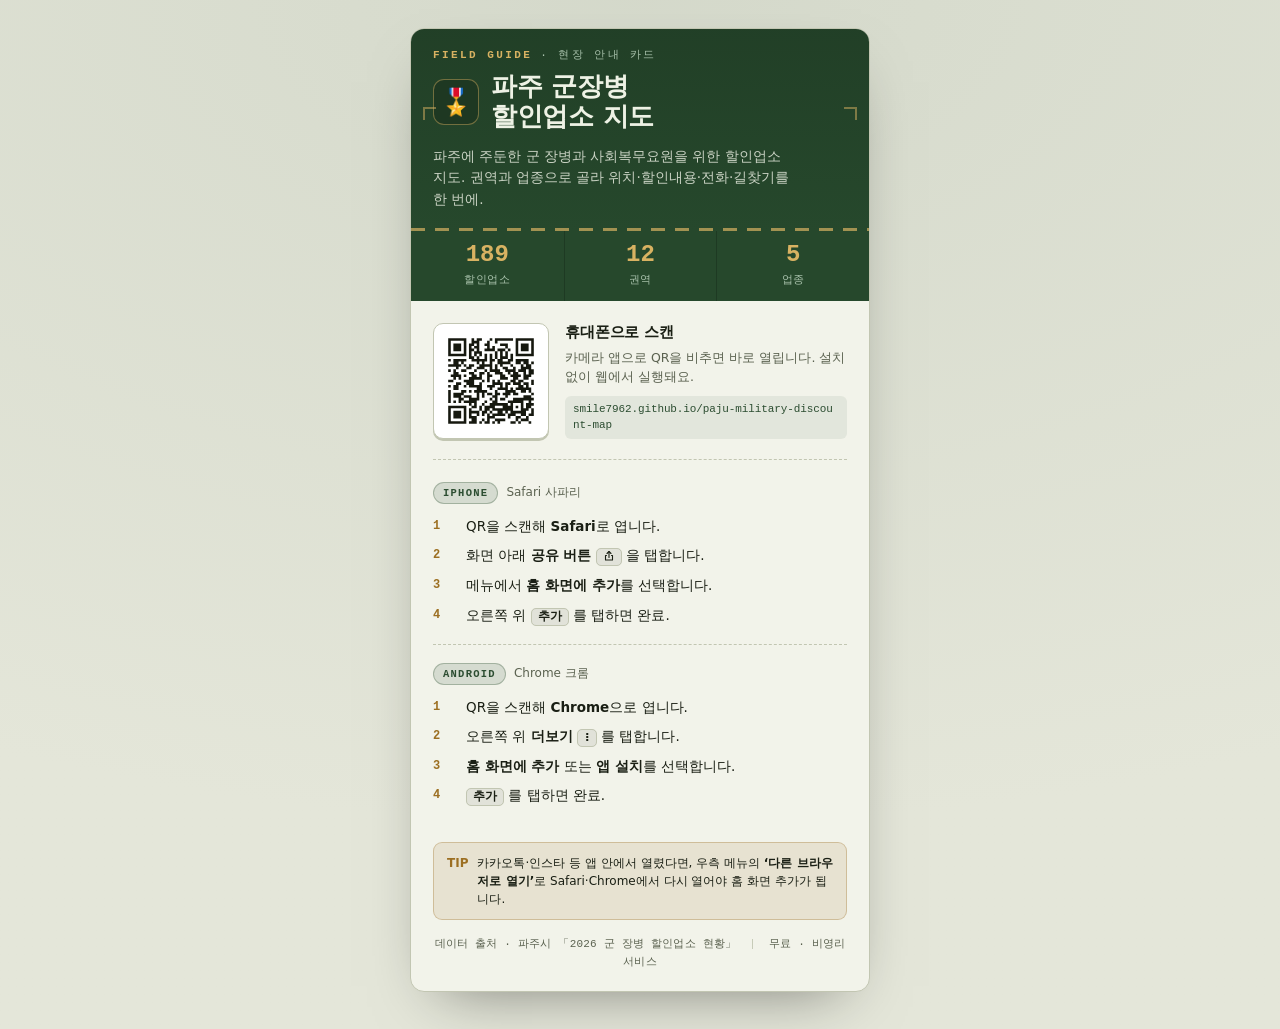
==== guide.html @ d69c06c4 "안내 카드 추가: 독립 HTML 및 PNG(라이트/다크) QR 스캔과 iOS·안드로이드 홈 화면 추가 방법을 담은 야전 안내 카드. guide.html(독립 실행형)과 고해상도 P" ====
<!DOCTYPE html>
<html lang="ko">
<head>
<meta charset="utf-8">
<meta name="viewport" content="width=device-width, initial-scale=1">
<title>파주 군장병 할인업소 지도 — 안내 카드</title>
<meta name="description" content="파주 군장병 할인업소 지도 웹앱 안내 카드 — QR 스캔과 iOS·안드로이드 홈 화면 추가 방법">
<meta name="theme-color" content="#26482c">
<link rel="icon" href="data:image/svg+xml,<svg xmlns=%27http://www.w3.org/2000/svg%27 viewBox=%270 0 100 100%27><text y=%27.9em%27 font-size=%2790%27>🎖️</text></svg>">
</head>
<body>
<style>
  :root {
    --canvas: #e4e6d9;
    --card:   #f2f3ea;
    --ink:    #1a1f14;
    --muted:  #5b6250;
    --line:   #c2c6b2;
    --forest: #2c4d31;
    --brass:  #9c6f22;
    --qr:     #16180f;
    --banner:     #26482c;
    --banner-ink: #eef2e5;
    --banner-sub: #a9c2ac;
    --banner-brass: #d8b262;
    --sans: "Pretendard", "Apple SD Gothic Neo", "Noto Sans KR", system-ui, -apple-system, "Segoe UI", Roboto, sans-serif;
    --mono: ui-monospace, "SFMono-Regular", Menlo, "Cascadia Mono", Consolas, monospace;
  }
  @media (prefers-color-scheme: dark) {
    :root {
      --canvas: #0e110a;
      --card:   #171b11;
      --ink:    #e8ebdc;
      --muted:  #98a086;
      --line:   #313626;
      --forest: #8bb98f;
      --brass:  #d0a655;
    }
  }
  :root[data-theme="light"] {
    --canvas: #e4e6d9; --card: #f2f3ea; --ink: #1a1f14; --muted: #5b6250;
    --line: #c2c6b2; --forest: #2c4d31; --brass: #9c6f22;
  }
  :root[data-theme="dark"] {
    --canvas: #0e110a; --card: #171b11; --ink: #e8ebdc; --muted: #98a086;
    --line: #313626; --forest: #8bb98f; --brass: #d0a655;
  }

  * { box-sizing: border-box; }

  body {
    margin: 0;
    background:
      radial-gradient(120% 80% at 50% 0%, color-mix(in srgb, var(--forest) 8%, var(--canvas)), var(--canvas));
    color: var(--ink);
    font-family: var(--sans);
    -webkit-font-smoothing: antialiased;
    display: flex;
    justify-content: center;
    padding: 28px 16px 40px;
    min-height: 100vh;
  }

  .card {
    width: 100%;
    max-width: 460px;
    background: var(--card);
    border: 1px solid var(--line);
    border-radius: 14px;
    overflow: hidden;
    position: relative;
    box-shadow: 0 24px 60px -30px rgba(0,0,0,.5);
  }
  @media (prefers-reduced-motion: no-preference) {
    .card { animation: rise .6s cubic-bezier(.2,.7,.2,1) both; }
    @keyframes rise { from { opacity: 0; transform: translateY(14px); } }
  }

  /* 지형도 코너 등록 마크 */
  .card::before, .card::after {
    content: ""; position: absolute; width: 16px; height: 16px; z-index: 3;
    pointer-events: none;
  }
  .ticks { position: absolute; inset: 0; z-index: 3; pointer-events: none; }
  .ticks span { position: absolute; width: 13px; height: 13px; opacity: .5; }
  .ticks span::before, .ticks span::after {
    content: ""; position: absolute; background: var(--banner-brass);
  }
  .ticks span::before { width: 100%; height: 1.5px; top: 0; }
  .ticks span::after  { height: 100%; width: 1.5px; left: 0; }
  .ticks .tl { top: 78px; left: 12px; }
  .ticks .tr { top: 78px; right: 12px; transform: scaleX(-1); }

  /* ---- 배너 ---- */
  .banner {
    background:
      linear-gradient(180deg, color-mix(in srgb, var(--banner) 88%, #000) 0%, var(--banner) 100%);
    color: var(--banner-ink);
    padding: 18px 22px 20px;
    position: relative;
  }
  .banner::after {
    content: ""; position: absolute; left: 0; right: 0; bottom: 0; height: 3px;
    background: repeating-linear-gradient(90deg,
      var(--banner-brass) 0 14px, transparent 14px 24px);
    opacity: .7;
  }
  .eyebrow {
    font-family: var(--mono);
    font-size: 11px;
    letter-spacing: .22em;
    text-transform: uppercase;
    color: var(--banner-sub);
    margin: 0 0 10px;
    display: flex; align-items: center; gap: 8px;
  }
  .eyebrow b { color: var(--banner-brass); font-weight: 600; }
  .titlerow { display: flex; align-items: center; gap: 12px; }
  .medal {
    flex: none; width: 46px; height: 46px; border-radius: 11px;
    background: color-mix(in srgb, #000 22%, var(--banner));
    border: 1px solid color-mix(in srgb, var(--banner-brass) 45%, transparent);
    display: flex; align-items: center; justify-content: center;
    font-size: 26px; line-height: 1;
  }
  h1 {
    margin: 0; font-size: clamp(21px, 6.4vw, 26px); font-weight: 800;
    letter-spacing: -.01em; line-height: 1.15; text-wrap: balance;
  }
  .lead {
    margin: 14px 0 0; font-size: 13.5px; line-height: 1.6;
    color: color-mix(in srgb, var(--banner-ink) 82%, transparent);
    max-width: 42ch;
  }

  /* ---- 스탯 ---- */
  .stats {
    display: grid; grid-template-columns: repeat(3, 1fr);
    background: var(--banner);
    color: var(--banner-ink);
  }
  .stats div {
    padding: 12px 8px 14px; text-align: center;
    border-left: 1px solid color-mix(in srgb, #000 20%, var(--banner));
  }
  .stats div:first-child { border-left: 0; }
  .stats .n {
    font-family: var(--mono); font-size: 24px; font-weight: 700;
    font-variant-numeric: tabular-nums; color: var(--banner-brass); line-height: 1;
  }
  .stats .l {
    display: block; margin-top: 5px; font-size: 11px; letter-spacing: .04em;
    color: var(--banner-sub);
  }

  /* ---- 본문 ---- */
  .body { padding: 22px 22px 8px; }

  .scan {
    display: flex; gap: 16px; align-items: center;
    padding-bottom: 20px;
    border-bottom: 1.5px dashed var(--line);
  }
  .qr {
    flex: none; width: 116px; height: 116px; padding: 9px;
    background: #fff; border-radius: 10px;
    border: 1px solid var(--line);
    box-shadow: 0 2px 0 var(--line);
  }
  .qr svg { display: block; width: 100%; height: 100%; }
  .scan-copy h2 {
    margin: 0 0 6px; font-size: 15px; font-weight: 750; letter-spacing: -.01em;
  }
  .scan-copy p { margin: 0 0 10px; font-size: 12.5px; line-height: 1.55; color: var(--muted); }
  .url {
    font-family: var(--mono); font-size: 11px; letter-spacing: -.01em;
    color: var(--forest); word-break: break-all; line-height: 1.4;
    padding: 6px 8px; background: color-mix(in srgb, var(--forest) 8%, transparent);
    border-radius: 6px; display: inline-block;
  }

  .guides { padding: 4px 0 8px; }
  .device { padding: 18px 0; border-bottom: 1.5px dashed var(--line); }
  .device:last-child { border-bottom: 0; }
  .dev-head {
    display: flex; align-items: baseline; gap: 8px; margin-bottom: 12px;
  }
  .badge {
    font-family: var(--mono); font-size: 10.5px; font-weight: 600;
    letter-spacing: .12em; text-transform: uppercase;
    padding: 4px 9px; border-radius: 999px;
    background: color-mix(in srgb, var(--forest) 14%, transparent);
    color: var(--forest);
    border: 1px solid color-mix(in srgb, var(--forest) 30%, transparent);
  }
  .dev-head .app { font-size: 12px; color: var(--muted); }

  ol { list-style: none; margin: 0; padding: 0; display: grid; gap: 9px; }
  ol li {
    display: grid; grid-template-columns: 22px 1fr; gap: 11px; align-items: start;
    font-size: 13.5px; line-height: 1.5;
  }
  ol li .s {
    font-family: var(--mono); font-size: 12px; font-weight: 700;
    color: var(--brass); font-variant-numeric: tabular-nums;
    padding-top: 1px;
  }
  ol li b { font-weight: 700; }
  kbd {
    font-family: var(--mono); font-size: 12px; font-weight: 600;
    padding: 1px 6px; border-radius: 5px;
    background: color-mix(in srgb, var(--ink) 8%, transparent);
    border: 1px solid var(--line); white-space: nowrap;
  }
  .ic { width: 12px; height: 12px; vertical-align: -2px; display: inline-block; }

  .tip {
    margin: 2px 22px 0; padding: 11px 13px;
    background: color-mix(in srgb, var(--brass) 12%, transparent);
    border: 1px solid color-mix(in srgb, var(--brass) 32%, transparent);
    border-radius: 9px; font-size: 12px; line-height: 1.5; color: var(--ink);
    display: flex; gap: 9px;
  }
  .tip .k { color: var(--brass); font-weight: 800; flex: none; }

  .foot {
    padding: 16px 22px 20px; text-align: center;
    font-size: 11px; line-height: 1.6; color: var(--muted);
    font-family: var(--mono); letter-spacing: .02em;
  }
  .foot .sep { color: var(--line); margin: 0 6px; }
</style>

<main class="card">
  <div class="ticks"><span class="tl"></span><span class="tr"></span></div>

  <header class="banner">
    <p class="eyebrow"><b>FIELD&nbsp;GUIDE</b> · 현장 안내 카드</p>
    <div class="titlerow">
      <div class="medal">🎖️</div>
      <h1>파주 군장병<br>할인업소 지도</h1>
    </div>
    <p class="lead">파주에 주둔한 군 장병과 사회복무요원을 위한 할인업소 지도. 권역과 업종으로 골라 위치·할인내용·전화·길찾기를 한 번에.</p>
  </header>

  <section class="stats" aria-label="수록 현황">
    <div><span class="n">189</span><span class="l">할인업소</span></div>
    <div><span class="n">12</span><span class="l">권역</span></div>
    <div><span class="n">5</span><span class="l">업종</span></div>
  </section>

  <div class="body">
    <section class="scan">
      <div class="qr">
        <svg viewBox="0 0 37 37" role="img" aria-label="웹앱 접속 QR 코드">
          <rect width="37" height="37" fill="#fff"/>
          <path d="M2,2H3V3H2zM3,2H4V3H3zM4,2H5V3H4zM5,2H6V3H5zM6,2H7V3H6zM7,2H8V3H7zM8,2H9V3H8zM11,2H12V3H11zM13,2H14V3H13zM14,2H15V3H14zM18,2H19V3H18zM20,2H21V3H20zM21,2H22V3H21zM22,2H23V3H22zM23,2H24V3H23zM24,2H25V3H24zM25,2H26V3H25zM26,2H27V3H26zM28,2H29V3H28zM29,2H30V3H29zM30,2H31V3H30zM31,2H32V3H31zM32,2H33V3H32zM33,2H34V3H33zM34,2H35V3H34zM2,3H3V4H2zM8,3H9V4H8zM11,3H12V4H11zM12,3H13V4H12zM13,3H14V4H13zM17,3H18V4H17zM20,3H21V4H20zM28,3H29V4H28zM34,3H35V4H34zM2,4H3V5H2zM4,4H5V5H4zM5,4H6V5H5zM6,4H7V5H6zM8,4H9V5H8zM10,4H11V5H10zM11,4H12V5H11zM13,4H14V5H13zM16,4H17V5H16zM17,4H18V5H17zM22,4H23V5H22zM23,4H24V5H23zM24,4H25V5H24zM28,4H29V5H28zM30,4H31V5H30zM31,4H32V5H31zM32,4H33V5H32zM34,4H35V5H34zM2,5H3V6H2zM4,5H5V6H4zM5,5H6V6H5zM6,5H7V6H6zM8,5H9V6H8zM10,5H11V6H10zM12,5H13V6H12zM13,5H14V6H13zM17,5H18V6H17zM19,5H20V6H19zM24,5H25V6H24zM28,5H29V6H28zM30,5H31V6H30zM31,5H32V6H31zM32,5H33V6H32zM34,5H35V6H34zM2,6H3V7H2zM4,6H5V7H4zM5,6H6V7H5zM6,6H7V7H6zM8,6H9V7H8zM10,6H11V7H10zM11,6H12V7H11zM13,6H14V7H13zM16,6H17V7H16zM17,6H18V7H17zM18,6H19V7H18zM19,6H20V7H19zM21,6H22V7H21zM22,6H23V7H22zM23,6H24V7H23zM25,6H26V7H25zM28,6H29V7H28zM30,6H31V7H30zM31,6H32V7H31zM32,6H33V7H32zM34,6H35V7H34zM2,7H3V8H2zM8,7H9V8H8zM10,7H11V8H10zM12,7H13V8H12zM13,7H14V8H13zM14,7H15V8H14zM20,7H21V8H20zM22,7H23V8H22zM24,7H25V8H24zM28,7H29V8H28zM34,7H35V8H34zM2,8H3V9H2zM3,8H4V9H3zM4,8H5V9H4zM5,8H6V9H5zM6,8H7V9H6zM7,8H8V9H7zM8,8H9V9H8zM10,8H11V9H10zM12,8H13V9H12zM14,8H15V9H14zM16,8H17V9H16zM18,8H19V9H18zM20,8H21V9H20zM22,8H23V9H22zM24,8H25V9H24zM26,8H27V9H26zM28,8H29V9H28zM29,8H30V9H29zM30,8H31V9H30zM31,8H32V9H31zM32,8H33V9H32zM33,8H34V9H33zM34,8H35V9H34zM10,9H11V10H10zM11,9H12V10H11zM13,9H14V10H13zM16,9H17V10H16zM18,9H19V10H18zM20,9H21V10H20zM22,9H23V10H22zM23,9H24V10H23zM24,9H25V10H24zM26,9H27V10H26zM2,10H3V11H2zM4,10H5V11H4zM5,10H6V11H5zM6,10H7V11H6zM7,10H8V11H7zM8,10H9V11H8zM11,10H12V11H11zM12,10H13V11H12zM13,10H14V11H13zM14,10H15V11H14zM15,10H16V11H15zM16,10H17V11H16zM18,10H19V11H18zM19,10H20V11H19zM21,10H22V11H21zM22,10H23V11H22zM25,10H26V11H25zM26,10H27V11H26zM28,10H29V11H28zM29,10H30V11H29zM30,10H31V11H30zM31,10H32V11H31zM32,10H33V11H32zM4,11H5V12H4zM5,11H6V12H5zM7,11H8V12H7zM13,11H14V12H13zM15,11H16V12H15zM18,11H19V12H18zM21,11H22V12H21zM22,11H23V12H22zM23,11H24V12H23zM24,11H25V12H24zM25,11H26V12H25zM28,11H29V12H28zM29,11H30V12H29zM31,11H32V12H31zM32,11H33V12H32zM34,11H35V12H34zM2,12H3V13H2zM3,12H4V13H3zM4,12H5V13H4zM5,12H6V13H5zM6,12H7V13H6zM8,12H9V13H8zM10,12H11V13H10zM11,12H12V13H11zM14,12H15V13H14zM15,12H16V13H15zM16,12H17V13H16zM17,12H18V13H17zM18,12H19V13H18zM20,12H21V13H20zM22,12H23V13H22zM26,12H27V13H26zM30,12H31V13H30zM32,12H33V13H32zM33,12H34V13H33zM5,13H6V14H5zM9,13H10V14H9zM10,13H11V14H10zM13,13H14V14H13zM14,13H15V14H14zM15,13H16V14H15zM18,13H19V14H18zM20,13H21V14H20zM23,13H24V14H23zM24,13H25V14H24zM27,13H28V14H27zM30,13H31V14H30zM31,13H32V14H31zM32,13H33V14H32zM33,13H34V14H33zM2,14H3V15H2zM4,14H5V15H4zM7,14H8V15H7zM8,14H9V15H8zM12,14H13V15H12zM16,14H17V15H16zM18,14H19V15H18zM19,14H20V15H19zM20,14H21V15H20zM21,14H22V15H21zM24,14H25V15H24zM25,14H26V15H25zM26,14H27V15H26zM27,14H28V15H27zM29,14H30V15H29zM30,14H31V15H30zM31,14H32V15H31zM33,14H34V15H33zM34,14H35V15H34zM4,15H5V16H4zM5,15H6V16H5zM10,15H11V16H10zM11,15H12V16H11zM14,15H15V16H14zM15,15H16V16H15zM17,15H18V16H17zM20,15H21V16H20zM21,15H22V16H21zM22,15H23V16H22zM25,15H26V16H25zM27,15H28V16H27zM28,15H29V16H28zM31,15H32V16H31zM33,15H34V16H33zM34,15H35V16H34zM3,16H4V17H3zM4,16H5V17H4zM5,16H6V17H5zM6,16H7V17H6zM8,16H9V17H8zM11,16H12V17H11zM12,16H13V17H12zM14,16H15V17H14zM17,16H18V17H17zM18,16H19V17H18zM22,16H23V17H22zM23,16H24V17H23zM26,16H27V17H26zM27,16H28V17H27zM28,16H29V17H28zM29,16H30V17H29zM31,16H32V17H31zM32,16H33V17H32zM33,16H34V17H33zM4,17H5V18H4zM6,17H7V18H6zM10,17H11V18H10zM11,17H12V18H11zM12,17H13V18H12zM13,17H14V18H13zM14,17H15V18H14zM17,17H18V18H17zM22,17H23V18H22zM23,17H24V18H23zM24,17H25V18H24zM27,17H28V18H27zM28,17H29V18H28zM31,17H32V18H31zM32,17H33V18H32zM2,18H3V19H2zM3,18H4V19H3zM8,18H9V19H8zM9,18H10V19H9zM10,18H11V19H10zM11,18H12V19H11zM15,18H16V19H15zM17,18H18V19H17zM19,18H20V19H19zM21,18H22V19H21zM26,18H27V19H26zM27,18H28V19H27zM29,18H30V19H29zM30,18H31V19H30zM34,18H35V19H34zM5,19H6V20H5zM6,19H7V20H6zM9,19H10V20H9zM10,19H11V20H10zM11,19H12V20H11zM14,19H15V20H14zM19,19H20V20H19zM20,19H21V20H20zM21,19H22V20H21zM22,19H23V20H22zM24,19H25V20H24zM25,19H26V20H25zM27,19H28V20H27zM28,19H29V20H28zM29,19H30V20H29zM31,19H32V20H31zM32,19H33V20H32zM34,19H35V20H34zM2,20H3V21H2zM4,20H5V21H4zM5,20H6V21H5zM8,20H9V21H8zM10,20H11V21H10zM11,20H12V21H11zM12,20H13V21H12zM13,20H14V21H13zM14,20H15V21H14zM17,20H18V21H17zM18,20H19V21H18zM19,20H20V21H19zM22,20H23V21H22zM24,20H25V21H24zM29,20H30V21H29zM30,20H31V21H30zM32,20H33V21H32zM4,21H5V22H4zM5,21H6V22H5zM13,21H14V22H13zM14,21H15V22H14zM18,21H19V22H18zM21,21H22V22H21zM22,21H23V22H22zM23,21H24V22H23zM24,21H25V22H24zM26,21H27V22H26zM28,21H29V22H28zM29,21H30V22H29zM30,21H31V22H30zM31,21H32V22H31zM32,21H33V22H32zM33,21H34V22H33zM2,22H3V23H2zM7,22H8V23H7zM8,22H9V23H8zM10,22H11V23H10zM12,22H13V23H12zM13,22H14V23H13zM14,22H15V23H14zM15,22H16V23H15zM16,22H17V23H16zM20,22H21V23H20zM24,22H25V23H24zM25,22H26V23H25zM26,22H27V23H26zM27,22H28V23H27zM30,22H31V23H30zM31,22H32V23H31zM33,22H34V23H33zM2,23H3V24H2zM4,23H5V24H4zM5,23H6V24H5zM6,23H7V24H6zM7,23H8V24H7zM13,23H14V24H13zM15,23H16V24H15zM17,23H18V24H17zM18,23H19V24H18zM20,23H21V24H20zM21,23H22V24H21zM23,23H24V24H23zM24,23H25V24H24zM25,23H26V24H25zM27,23H28V24H27zM28,23H29V24H28zM34,23H35V24H34zM2,24H3V25H2zM4,24H5V25H4zM5,24H6V25H5zM6,24H7V25H6zM8,24H9V25H8zM9,24H10V25H9zM10,24H11V25H10zM13,24H14V25H13zM15,24H16V25H15zM19,24H20V25H19zM20,24H21V25H20zM24,24H25V25H24zM31,24H32V25H31zM32,24H33V25H32zM33,24H34V25H33zM2,25H3V26H2zM6,25H7V26H6zM7,25H8V26H7zM10,25H11V26H10zM11,25H12V26H11zM12,25H13V26H12zM13,25H14V26H13zM18,25H19V26H18zM20,25H21V26H20zM22,25H23V26H22zM23,25H24V26H23zM27,25H28V26H27zM28,25H29V26H28zM29,25H30V26H29zM30,25H31V26H30zM31,25H32V26H31zM32,25H33V26H32zM33,25H34V26H33zM34,25H35V26H34zM2,26H3V27H2zM4,26H5V27H4zM6,26H7V27H6zM8,26H9V27H8zM9,26H10V27H9zM10,26H11V27H10zM11,26H12V27H11zM12,26H13V27H12zM16,26H17V27H16zM19,26H20V27H19zM20,26H21V27H20zM25,26H26V27H25zM26,26H27V27H26zM27,26H28V27H27zM28,26H29V27H28zM29,26H30V27H29zM30,26H31V27H30zM33,26H34V27H33zM10,27H11V28H10zM12,27H13V28H12zM15,27H16V28H15zM18,27H19V28H18zM19,27H20V28H19zM20,27H21V28H20zM21,27H22V28H21zM22,27H23V28H22zM23,27H24V28H23zM24,27H25V28H24zM26,27H27V28H26zM30,27H31V28H30zM32,27H33V28H32zM33,27H34V28H33zM34,27H35V28H34zM2,28H3V29H2zM3,28H4V29H3zM4,28H5V29H4zM5,28H6V29H5zM6,28H7V29H6zM7,28H8V29H7zM8,28H9V29H8zM11,28H12V29H11zM12,28H13V29H12zM14,28H15V29H14zM16,28H17V29H16zM17,28H18V29H17zM18,28H19V29H18zM19,28H20V29H19zM23,28H24V29H23zM24,28H25V29H24zM25,28H26V29H25zM26,28H27V29H26zM28,28H29V29H28zM30,28H31V29H30zM32,28H33V29H32zM33,28H34V29H33zM2,29H3V30H2zM8,29H9V30H8zM10,29H11V30H10zM14,29H15V30H14zM16,29H17V30H16zM17,29H18V30H17zM19,29H20V30H19zM20,29H21V30H20zM21,29H22V30H21zM22,29H23V30H22zM23,29H24V30H23zM24,29H25V30H24zM25,29H26V30H25zM26,29H27V30H26zM30,29H31V30H30zM31,29H32V30H31zM32,29H33V30H32zM34,29H35V30H34zM2,30H3V31H2zM4,30H5V31H4zM5,30H6V31H5zM6,30H7V31H6zM8,30H9V31H8zM10,30H11V31H10zM11,30H12V31H11zM12,30H13V31H12zM13,30H14V31H13zM15,30H16V31H15zM16,30H17V31H16zM18,30H19V31H18zM21,30H22V31H21zM22,30H23V31H22zM24,30H25V31H24zM26,30H27V31H26zM27,30H28V31H27zM28,30H29V31H28zM29,30H30V31H29zM30,30H31V31H30zM31,30H32V31H31zM34,30H35V31H34zM2,31H3V32H2zM4,31H5V32H4zM5,31H6V32H5zM6,31H7V32H6zM8,31H9V32H8zM10,31H11V32H10zM13,31H14V32H13zM15,31H16V32H15zM17,31H18V32H17zM19,31H20V32H19zM20,31H21V32H20zM21,31H22V32H21zM22,31H23V32H22zM23,31H24V32H23zM25,31H26V32H25zM26,31H27V32H26zM27,31H28V32H27zM30,31H31V32H30zM31,31H32V32H31zM33,31H34V32H33zM34,31H35V32H34zM2,32H3V33H2zM4,32H5V33H4zM5,32H6V33H5zM6,32H7V33H6zM8,32H9V33H8zM10,32H11V33H10zM11,32H12V33H11zM12,32H13V33H12zM17,32H18V33H17zM18,32H19V33H18zM19,32H20V33H19zM25,32H26V33H25zM28,32H29V33H28zM29,32H30V33H29zM32,32H33V33H32zM2,33H3V34H2zM8,33H9V34H8zM11,33H12V34H11zM12,33H13V34H12zM15,33H16V34H15zM17,33H18V34H17zM20,33H21V34H20zM21,33H22V34H21zM22,33H23V34H22zM23,33H24V34H23zM28,33H29V34H28zM30,33H31V34H30zM31,33H32V34H31zM32,33H33V34H32zM2,34H3V35H2zM3,34H4V35H3zM4,34H5V35H4zM5,34H6V35H5zM6,34H7V35H6zM7,34H8V35H7zM8,34H9V35H8zM10,34H11V35H10zM11,34H12V35H11zM12,34H13V35H12zM14,34H15V35H14zM16,34H17V35H16zM17,34H18V35H17zM19,34H20V35H19zM21,34H22V35H21zM26,34H27V35H26zM27,34H28V35H27zM29,34H30V35H29zM33,34H34V35H33z" fill="var(--qr)"/>
        </svg>
      </div>
      <div class="scan-copy">
        <h2>휴대폰으로 스캔</h2>
        <p>카메라 앱으로 QR을 비추면 바로 열립니다. 설치 없이 웹에서 실행돼요.</p>
        <span class="url">smile7962.github.io/<wbr>paju-military-discount-map</span>
      </div>
    </section>

    <section class="guides">
      <div class="device">
        <div class="dev-head">
          <span class="badge">iPhone</span>
          <span class="app">Safari 사파리</span>
        </div>
        <ol>
          <li><span class="s">1</span><span>QR을 스캔해 <b>Safari</b>로 엽니다.</span></li>
          <li><span class="s">2</span><span>화면 아래 <b>공유 버튼</b> <kbd><svg class="ic" viewBox="0 0 24 24" fill="none" stroke="currentColor" stroke-width="2.2" stroke-linecap="round" stroke-linejoin="round"><path d="M12 3v12"/><path d="M8 7l4-4 4 4"/><path d="M7 11H5v9h14v-9h-2"/></svg></kbd> 을 탭합니다.</span></li>
          <li><span class="s">3</span><span>메뉴에서 <b>홈 화면에 추가</b>를 선택합니다.</span></li>
          <li><span class="s">4</span><span>오른쪽 위 <kbd>추가</kbd> 를 탭하면 완료.</span></li>
        </ol>
      </div>

      <div class="device">
        <div class="dev-head">
          <span class="badge">Android</span>
          <span class="app">Chrome 크롬</span>
        </div>
        <ol>
          <li><span class="s">1</span><span>QR을 스캔해 <b>Chrome</b>으로 엽니다.</span></li>
          <li><span class="s">2</span><span>오른쪽 위 <b>더보기</b> <kbd>⋮</kbd> 를 탭합니다.</span></li>
          <li><span class="s">3</span><span><b>홈 화면에 추가</b> 또는 <b>앱 설치</b>를 선택합니다.</span></li>
          <li><span class="s">4</span><span><kbd>추가</kbd> 를 탭하면 완료.</span></li>
        </ol>
      </div>
    </section>
  </div>

  <p class="tip"><span class="k">TIP</span><span>카카오톡·인스타 등 앱 안에서 열렸다면, 우측 메뉴의 <b>‘다른 브라우저로 열기’</b>로 Safari·Chrome에서 다시 열어야 홈 화면 추가가 됩니다.</span></p>

  <footer class="foot">
    데이터 출처 · 파주시 「2026 군 장병 할인업소 현황」
    <span class="sep">|</span> 무료 · 비영리 서비스
  </footer>
</main>

</body>
</html>
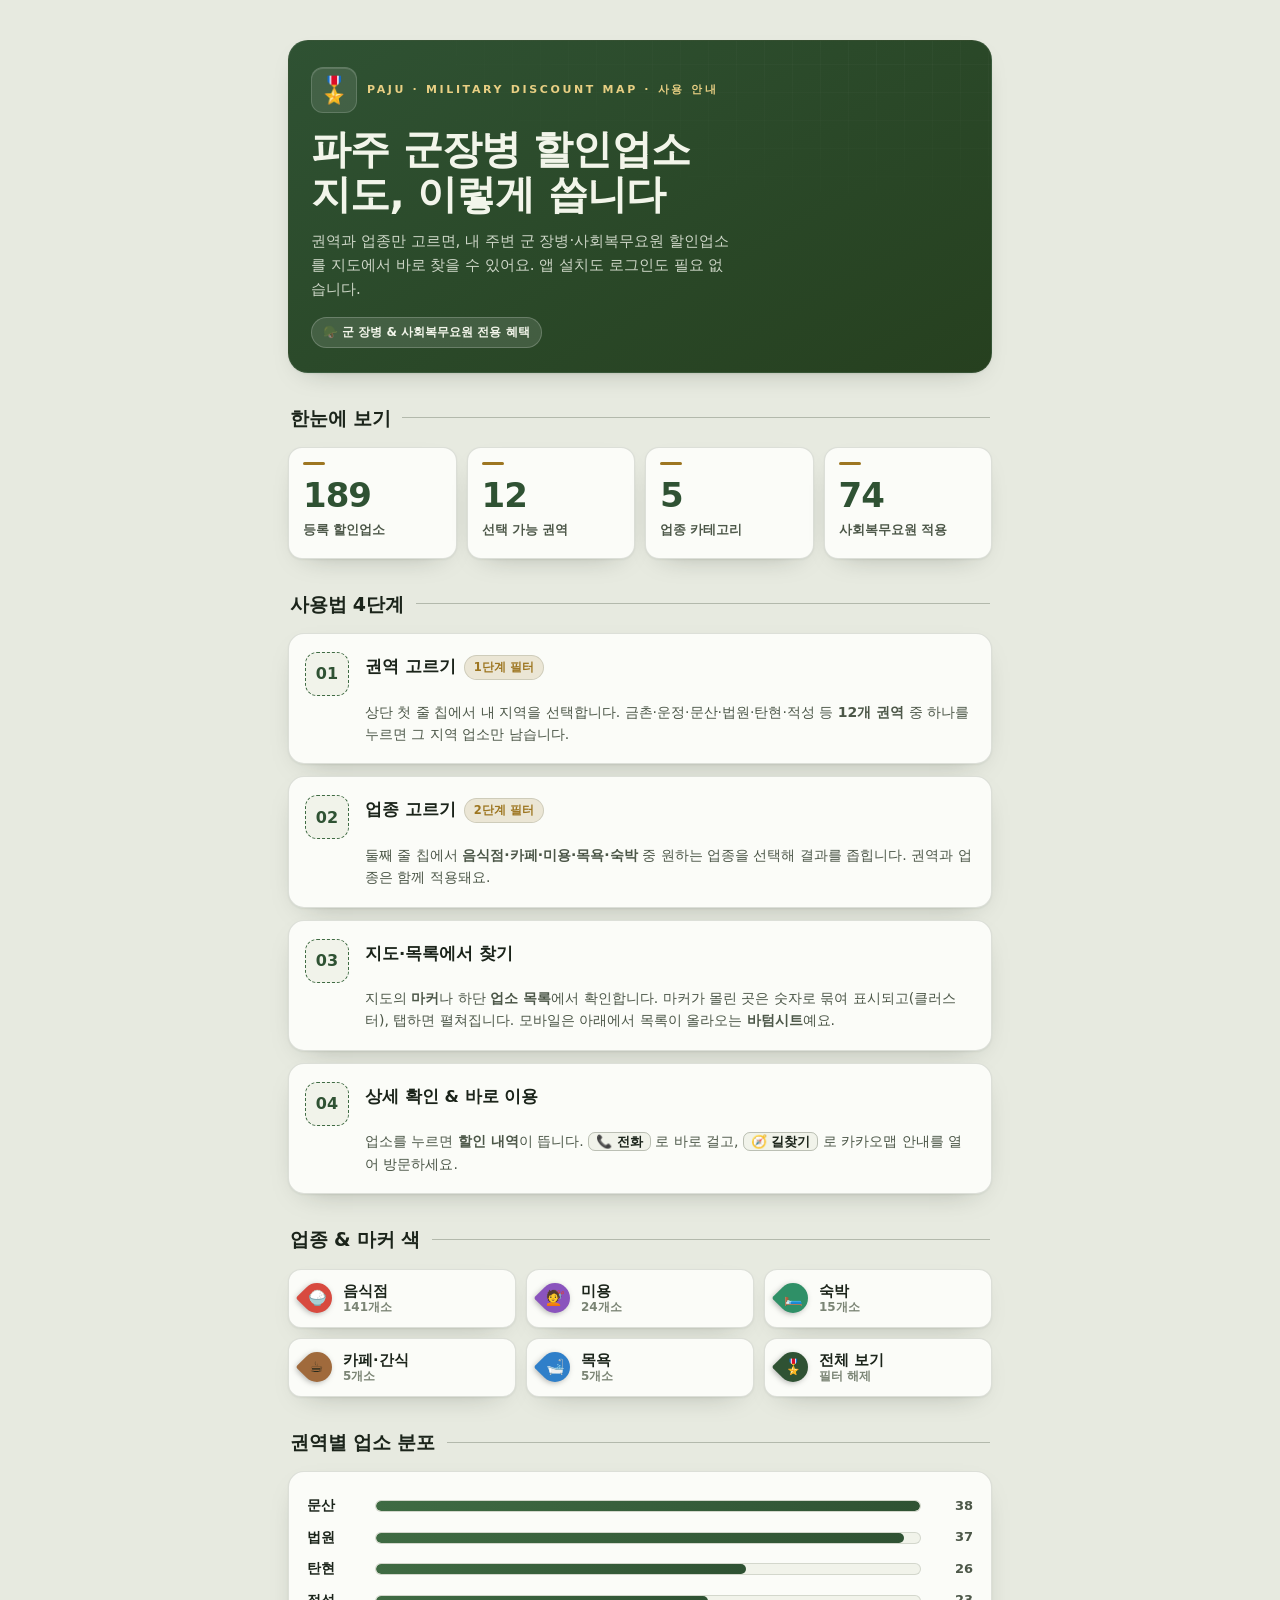
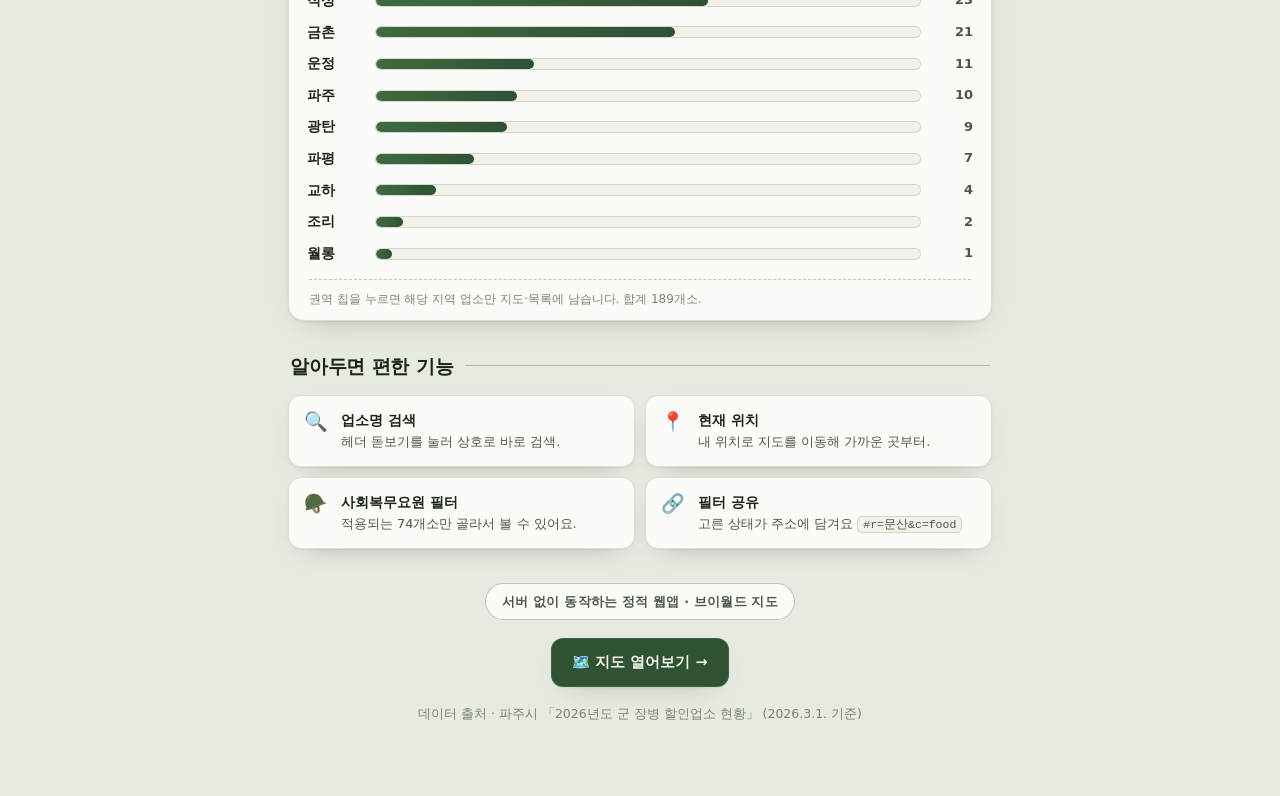
==== commit f1fe0da2: "Add usage guide infographic (guide.html) 권역·업종 2단계 필터부터 상세·전화·길찾기까지 서비스 사용법을 야전 브리핑 카드 컨셉의 반응형 인포그래픽" ====
--- a/guide.html
+++ b/guide.html
@@ -2,304 +2,344 @@
 <html lang="ko">
 <head>
 <meta charset="utf-8">
-<meta name="viewport" content="width=device-width, initial-scale=1">
-<title>파주 군장병 할인업소 지도 — 안내 카드</title>
-<meta name="description" content="파주 군장병 할인업소 지도 웹앱 안내 카드 — QR 스캔과 iOS·안드로이드 홈 화면 추가 방법">
-<meta name="theme-color" content="#26482c">
-<link rel="icon" href="data:image/svg+xml,<svg xmlns=%27http://www.w3.org/2000/svg%27 viewBox=%270 0 100 100%27><text y=%27.9em%27 font-size=%2790%27>🎖️</text></svg>">
+<meta name="viewport" content="width=device-width, initial-scale=1, viewport-fit=cover">
+<title>파주 군장병 할인업소 지도 · 사용법</title>
+<meta name="description" content="파주시 군 장병·사회복무요원 할인업소 189개소 지도 서비스 사용법 인포그래픽">
+<meta name="theme-color" content="#2f5233">
+<link rel="icon" href="data:image/svg+xml,<svg xmlns='http://www.w3.org/2000/svg' viewBox='0 0 100 100'><text y='.9em' font-size='90'>🎖️</text></svg>">
+<style>
+  :root{
+    --ground:#e7eae0;
+    --surface:#fbfcf8;
+    --surface-2:#f1f3ea;
+    --ink:#1b241a;
+    --ink-soft:#4c5748;
+    --ink-faint:#7a8474;
+    --field:#2f5233;
+    --field-2:#3f6b43;
+    --brass:#9d7621;
+    --brass-2:#b8892b;
+    --line:rgba(31,44,26,.14);
+    --line-strong:rgba(31,44,26,.26);
+    --shadow:0 1px 2px rgba(20,30,18,.06),0 10px 30px -18px rgba(20,30,18,.4);
+    --tape:rgba(157,118,33,.16);
+    /* app category hues */
+    --c-food:#d84a3f; --c-beauty:#8a53bd; --c-stay:#2f9067; --c-cafe:#a06a3c; --c-bath:#2f7fc9;
+  }
+  @media (prefers-color-scheme:dark){
+    :root{
+      --ground:#12160e;
+      --surface:#1b2016;
+      --surface-2:#232a1d;
+      --ink:#edf0e4;
+      --ink-soft:#b3bda9;
+      --ink-faint:#7f8a76;
+      --field:#6ea36f;
+      --field-2:#82b982;
+      --brass:#d8b45a;
+      --brass-2:#e6c774;
+      --line:rgba(220,228,205,.13);
+      --line-strong:rgba(220,228,205,.24);
+      --shadow:0 1px 2px rgba(0,0,0,.4),0 14px 34px -18px rgba(0,0,0,.7);
+      --tape:rgba(216,180,90,.14);
+      --c-food:#e2695f; --c-beauty:#a473d4; --c-stay:#48b184; --c-cafe:#c08a55; --c-bath:#4f9bde;
+    }
+  }
+  :root[data-theme="light"]{
+    --ground:#e7eae0;--surface:#fbfcf8;--surface-2:#f1f3ea;--ink:#1b241a;--ink-soft:#4c5748;--ink-faint:#7a8474;
+    --field:#2f5233;--field-2:#3f6b43;--brass:#9d7621;--brass-2:#b8892b;--line:rgba(31,44,26,.14);--line-strong:rgba(31,44,26,.26);
+    --shadow:0 1px 2px rgba(20,30,18,.06),0 10px 30px -18px rgba(20,30,18,.4);--tape:rgba(157,118,33,.16);
+    --c-food:#d84a3f;--c-beauty:#8a53bd;--c-stay:#2f9067;--c-cafe:#a06a3c;--c-bath:#2f7fc9;
+  }
+  :root[data-theme="dark"]{
+    --ground:#12160e;--surface:#1b2016;--surface-2:#232a1d;--ink:#edf0e4;--ink-soft:#b3bda9;--ink-faint:#7f8a76;
+    --field:#6ea36f;--field-2:#82b982;--brass:#d8b45a;--brass-2:#e6c774;--line:rgba(220,228,205,.13);--line-strong:rgba(220,228,205,.24);
+    --shadow:0 1px 2px rgba(0,0,0,.4),0 14px 34px -18px rgba(0,0,0,.7);--tape:rgba(216,180,90,.14);
+    --c-food:#e2695f;--c-beauty:#a473d4;--c-stay:#48b184;--c-cafe:#c08a55;--c-bath:#4f9bde;
+  }
+
+  *{box-sizing:border-box}
+  html{-webkit-text-size-adjust:100%}
+  body{
+    margin:0;
+    background:var(--ground);
+    color:var(--ink);
+    font-family:-apple-system,BlinkMacSystemFont,"Apple SD Gothic Neo","Pretendard","Noto Sans KR","Malgun Gothic",system-ui,sans-serif;
+    line-height:1.6;
+    -webkit-font-smoothing:antialiased;
+    text-rendering:optimizeLegibility;
+  }
+  .wrap{max-width:760px;margin:0 auto;padding:20px 16px 56px}
+  @media (min-width:720px){.wrap{padding:40px 28px 72px}}
+
+  .eyebrow{
+    font-size:11px;font-weight:800;letter-spacing:.24em;text-transform:uppercase;
+    color:var(--brass);font-variant-numeric:tabular-nums;
+  }
+  .num{font-variant-numeric:tabular-nums;font-feature-settings:"tnum" 1}
+
+  /* ---------- header ---------- */
+  .hero{
+    position:relative;overflow:hidden;
+    border-radius:20px;
+    background:
+      linear-gradient(150deg,var(--field) 0%,#26401f 100%);
+    color:#f2f5ea;
+    padding:26px 22px 24px;
+    box-shadow:var(--shadow);
+    border:1px solid rgba(255,255,255,.06);
+  }
+  @media (prefers-color-scheme:dark){.hero{background:linear-gradient(150deg,#26401f 0%,#16240f 100%)}}
+  :root[data-theme="dark"] .hero{background:linear-gradient(150deg,#26401f 0%,#16240f 100%)}
+  :root[data-theme="light"] .hero{background:linear-gradient(150deg,var(--field) 0%,#26401f 100%)}
+  .hero::before{
+    content:"";position:absolute;inset:0;pointer-events:none;opacity:.5;
+    background-image:
+      repeating-linear-gradient(0deg,transparent 0 27px,rgba(255,255,255,.05) 27px 28px),
+      repeating-linear-gradient(90deg,transparent 0 27px,rgba(255,255,255,.05) 27px 28px);
+    -webkit-mask-image:radial-gradient(120% 90% at 85% 0%,#000,transparent 70%);
+            mask-image:radial-gradient(120% 90% at 85% 0%,#000,transparent 70%);
+  }
+  .hero > *{position:relative}
+  .hero .eyebrow{color:var(--brass-2)}
+  :root[data-theme="light"] .hero .eyebrow{color:#e8cf83}
+  .hero .eyebrow{color:#e8cf83}
+  .hero-top{display:flex;align-items:center;gap:10px;margin-bottom:14px}
+  .medal{
+    width:46px;height:46px;flex:none;border-radius:12px;
+    display:grid;place-items:center;font-size:26px;line-height:1;
+    background:rgba(255,255,255,.1);border:1px solid rgba(255,255,255,.16);
+    box-shadow:inset 0 1px 0 rgba(255,255,255,.14);
+  }
+  h1{
+    margin:0;font-size:clamp(26px,7.5vw,40px);line-height:1.12;font-weight:900;
+    letter-spacing:-.02em;text-wrap:balance;
+  }
+  .hero-sub{margin:12px 0 0;max-width:44ch;color:rgba(242,245,234,.82);font-size:15px}
+  .hero-tag{
+    display:inline-flex;align-items:center;gap:6px;margin-top:16px;
+    padding:5px 11px;border-radius:999px;font-size:12px;font-weight:700;
+    background:rgba(255,255,255,.12);border:1px solid rgba(255,255,255,.2);
+  }
+
+  /* ---------- section shell ---------- */
+  section{margin-top:30px}
+  .sec-head{display:flex;align-items:baseline;gap:12px;margin:0 2px 14px}
+  .sec-head h2{margin:0;font-size:19px;font-weight:850;letter-spacing:-.01em}
+  .sec-head .rule{flex:1;height:1px;background:var(--line-strong);align-self:center}
+
+  /* ---------- stat band ---------- */
+  .stats{display:grid;grid-template-columns:repeat(2,1fr);gap:10px}
+  @media (min-width:560px){.stats{grid-template-columns:repeat(4,1fr)}}
+  .stat{
+    position:relative;background:var(--surface);border:1px solid var(--line);
+    border-radius:14px;padding:16px 14px;box-shadow:var(--shadow);
+  }
+  .stat::before{content:"";position:absolute;left:14px;top:14px;width:22px;height:3px;border-radius:2px;background:var(--brass)}
+  .stat b{display:block;font-size:34px;line-height:1;font-weight:900;letter-spacing:-.03em;margin:14px 0 4px;color:var(--field)}
+  :root[data-theme="light"] .stat b{color:var(--field)}
+  .stat span{font-size:12.5px;color:var(--ink-soft);font-weight:600}
+
+  /* ---------- steps ---------- */
+  .steps{display:flex;flex-direction:column;gap:12px}
+  .step{
+    display:grid;grid-template-columns:auto 1fr;gap:16px;align-items:start;
+    background:var(--surface);border:1px solid var(--line);border-radius:16px;
+    padding:18px 18px 18px 16px;box-shadow:var(--shadow);
+  }
+  .step-n{
+    grid-row:1 / span 2;width:44px;height:44px;flex:none;border-radius:12px;
+    display:grid;place-items:center;font-size:16px;font-weight:900;
+    color:var(--field);background:var(--surface-2);
+    border:1px dashed var(--field-2);font-variant-numeric:tabular-nums;
+  }
+  :root[data-theme="dark"] .step-n{color:var(--field-2)}
+  .step h3{margin:2px 0 4px;font-size:16.5px;font-weight:800;display:flex;align-items:center;gap:8px;flex-wrap:wrap}
+  .step p{margin:0;color:var(--ink-soft);font-size:14px}
+  .step .chiplet{
+    display:inline-block;font-size:11.5px;font-weight:700;padding:2px 9px;border-radius:999px;
+    background:var(--tape);color:var(--brass);border:1px solid var(--line);white-space:nowrap;
+  }
+  .step kbd{
+    font-family:inherit;font-weight:700;font-size:13px;padding:1px 7px;border-radius:7px;
+    background:var(--surface-2);border:1px solid var(--line-strong);color:var(--ink);
+  }
+
+  /* ---------- category legend ---------- */
+  .cats{display:grid;grid-template-columns:repeat(2,1fr);gap:10px}
+  @media (min-width:560px){.cats{grid-template-columns:repeat(3,1fr)}}
+  .cat{
+    display:flex;align-items:center;gap:11px;background:var(--surface);
+    border:1px solid var(--line);border-radius:13px;padding:12px 13px;box-shadow:var(--shadow);
+  }
+  .pin{
+    width:30px;height:30px;flex:none;border-radius:50% 50% 50% 2px;transform:rotate(45deg);
+    display:grid;place-items:center;box-shadow:0 2px 6px -1px rgba(0,0,0,.35);
+  }
+  .pin span{transform:rotate(-45deg);font-size:15px;line-height:1}
+  .cat-txt{display:flex;flex-direction:column;line-height:1.25}
+  .cat-txt b{font-size:14.5px;font-weight:800}
+  .cat-txt small{font-size:12px;color:var(--ink-faint);font-weight:600}
+
+  /* ---------- region bars ---------- */
+  .regions{background:var(--surface);border:1px solid var(--line);border-radius:16px;padding:18px 18px 8px;box-shadow:var(--shadow)}
+  .bar-row{display:grid;grid-template-columns:56px 1fr 40px;align-items:center;gap:12px;padding:5px 0}
+  .bar-row .rname{font-size:13.5px;font-weight:700}
+  .bar-track{height:12px;border-radius:7px;background:var(--surface-2);overflow:hidden;border:1px solid var(--line)}
+  .bar-fill{height:100%;border-radius:7px;background:linear-gradient(90deg,var(--field-2),var(--field));min-width:6px}
+  :root[data-theme="dark"] .bar-fill{background:linear-gradient(90deg,var(--field),var(--field-2))}
+  .bar-val{font-size:13px;font-weight:800;text-align:right;color:var(--ink-soft)}
+  .regions-note{font-size:12px;color:var(--ink-faint);margin:10px 2px 2px;padding-top:10px;border-top:1px dashed var(--line-strong)}
+
+  /* ---------- extra features ---------- */
+  .feats{display:grid;grid-template-columns:1fr;gap:10px}
+  @media (min-width:560px){.feats{grid-template-columns:1fr 1fr}}
+  .feat{
+    display:flex;gap:12px;align-items:flex-start;background:var(--surface);
+    border:1px solid var(--line);border-radius:13px;padding:13px 14px;box-shadow:var(--shadow);
+  }
+  .feat .ico{font-size:19px;line-height:1.3;flex:none;width:26px;text-align:center}
+  .feat b{display:block;font-size:14px;font-weight:800;margin-bottom:1px}
+  .feat p{margin:0;font-size:12.8px;color:var(--ink-soft)}
+  .feat code{font-family:ui-monospace,SFMono-Regular,Menlo,monospace;font-size:11.5px;background:var(--surface-2);padding:1px 5px;border-radius:5px;border:1px solid var(--line)}
+
+  /* ---------- footer ---------- */
+  footer{margin-top:34px;text-align:center;color:var(--ink-faint);font-size:12.5px;line-height:1.7}
+  footer a{color:var(--brass);text-decoration:none;font-weight:700}
+  footer a:hover,footer a:focus-visible{text-decoration:underline}
+  footer .dogtag{
+    display:inline-block;margin-bottom:12px;padding:7px 16px;border-radius:999px;
+    border:1px solid var(--line-strong);background:var(--surface);font-weight:800;color:var(--ink-soft);letter-spacing:.02em;
+  }
+
+  a.cta{
+    display:inline-flex;align-items:center;gap:8px;margin-top:6px;
+    padding:11px 20px;border-radius:12px;font-weight:800;font-size:14.5px;text-decoration:none;
+    background:var(--field);color:#f2f5ea;box-shadow:var(--shadow);border:1px solid rgba(255,255,255,.08);
+  }
+  :root[data-theme="dark"] a.cta{color:#0f150b;background:var(--field-2)}
+  a.cta:hover,a.cta:focus-visible{filter:brightness(1.05)}
+
+  :focus-visible{outline:2px solid var(--brass-2);outline-offset:2px;border-radius:4px}
+  @media (prefers-reduced-motion:no-preference){
+    .step,.stat,.cat,.feat{transition:transform .18s ease}
+    .step:hover,.stat:hover,.cat:hover,.feat:hover{transform:translateY(-2px)}
+  }
+</style>
 </head>
 <body>
-<style>
-  :root {
-    --canvas: #e4e6d9;
-    --card:   #f2f3ea;
-    --ink:    #1a1f14;
-    --muted:  #5b6250;
-    --line:   #c2c6b2;
-    --forest: #2c4d31;
-    --brass:  #9c6f22;
-    --qr:     #16180f;
-    --banner:     #26482c;
-    --banner-ink: #eef2e5;
-    --banner-sub: #a9c2ac;
-    --banner-brass: #d8b262;
-    --sans: "Pretendard", "Apple SD Gothic Neo", "Noto Sans KR", system-ui, -apple-system, "Segoe UI", Roboto, sans-serif;
-    --mono: ui-monospace, "SFMono-Regular", Menlo, "Cascadia Mono", Consolas, monospace;
-  }
-  @media (prefers-color-scheme: dark) {
-    :root {
-      --canvas: #0e110a;
-      --card:   #171b11;
-      --ink:    #e8ebdc;
-      --muted:  #98a086;
-      --line:   #313626;
-      --forest: #8bb98f;
-      --brass:  #d0a655;
-    }
-  }
-  :root[data-theme="light"] {
-    --canvas: #e4e6d9; --card: #f2f3ea; --ink: #1a1f14; --muted: #5b6250;
-    --line: #c2c6b2; --forest: #2c4d31; --brass: #9c6f22;
-  }
-  :root[data-theme="dark"] {
-    --canvas: #0e110a; --card: #171b11; --ink: #e8ebdc; --muted: #98a086;
-    --line: #313626; --forest: #8bb98f; --brass: #d0a655;
-  }
-
-  * { box-sizing: border-box; }
-
-  body {
-    margin: 0;
-    background:
-      radial-gradient(120% 80% at 50% 0%, color-mix(in srgb, var(--forest) 8%, var(--canvas)), var(--canvas));
-    color: var(--ink);
-    font-family: var(--sans);
-    -webkit-font-smoothing: antialiased;
-    display: flex;
-    justify-content: center;
-    padding: 28px 16px 40px;
-    min-height: 100vh;
-  }
-
-  .card {
-    width: 100%;
-    max-width: 460px;
-    background: var(--card);
-    border: 1px solid var(--line);
-    border-radius: 14px;
-    overflow: hidden;
-    position: relative;
-    box-shadow: 0 24px 60px -30px rgba(0,0,0,.5);
-  }
-  @media (prefers-reduced-motion: no-preference) {
-    .card { animation: rise .6s cubic-bezier(.2,.7,.2,1) both; }
-    @keyframes rise { from { opacity: 0; transform: translateY(14px); } }
-  }
-
-  /* 지형도 코너 등록 마크 */
-  .card::before, .card::after {
-    content: ""; position: absolute; width: 16px; height: 16px; z-index: 3;
-    pointer-events: none;
-  }
-  .ticks { position: absolute; inset: 0; z-index: 3; pointer-events: none; }
-  .ticks span { position: absolute; width: 13px; height: 13px; opacity: .5; }
-  .ticks span::before, .ticks span::after {
-    content: ""; position: absolute; background: var(--banner-brass);
-  }
-  .ticks span::before { width: 100%; height: 1.5px; top: 0; }
-  .ticks span::after  { height: 100%; width: 1.5px; left: 0; }
-  .ticks .tl { top: 78px; left: 12px; }
-  .ticks .tr { top: 78px; right: 12px; transform: scaleX(-1); }
-
-  /* ---- 배너 ---- */
-  .banner {
-    background:
-      linear-gradient(180deg, color-mix(in srgb, var(--banner) 88%, #000) 0%, var(--banner) 100%);
-    color: var(--banner-ink);
-    padding: 18px 22px 20px;
-    position: relative;
-  }
-  .banner::after {
-    content: ""; position: absolute; left: 0; right: 0; bottom: 0; height: 3px;
-    background: repeating-linear-gradient(90deg,
-      var(--banner-brass) 0 14px, transparent 14px 24px);
-    opacity: .7;
-  }
-  .eyebrow {
-    font-family: var(--mono);
-    font-size: 11px;
-    letter-spacing: .22em;
-    text-transform: uppercase;
-    color: var(--banner-sub);
-    margin: 0 0 10px;
-    display: flex; align-items: center; gap: 8px;
-  }
-  .eyebrow b { color: var(--banner-brass); font-weight: 600; }
-  .titlerow { display: flex; align-items: center; gap: 12px; }
-  .medal {
-    flex: none; width: 46px; height: 46px; border-radius: 11px;
-    background: color-mix(in srgb, #000 22%, var(--banner));
-    border: 1px solid color-mix(in srgb, var(--banner-brass) 45%, transparent);
-    display: flex; align-items: center; justify-content: center;
-    font-size: 26px; line-height: 1;
-  }
-  h1 {
-    margin: 0; font-size: clamp(21px, 6.4vw, 26px); font-weight: 800;
-    letter-spacing: -.01em; line-height: 1.15; text-wrap: balance;
-  }
-  .lead {
-    margin: 14px 0 0; font-size: 13.5px; line-height: 1.6;
-    color: color-mix(in srgb, var(--banner-ink) 82%, transparent);
-    max-width: 42ch;
-  }
-
-  /* ---- 스탯 ---- */
-  .stats {
-    display: grid; grid-template-columns: repeat(3, 1fr);
-    background: var(--banner);
-    color: var(--banner-ink);
-  }
-  .stats div {
-    padding: 12px 8px 14px; text-align: center;
-    border-left: 1px solid color-mix(in srgb, #000 20%, var(--banner));
-  }
-  .stats div:first-child { border-left: 0; }
-  .stats .n {
-    font-family: var(--mono); font-size: 24px; font-weight: 700;
-    font-variant-numeric: tabular-nums; color: var(--banner-brass); line-height: 1;
-  }
-  .stats .l {
-    display: block; margin-top: 5px; font-size: 11px; letter-spacing: .04em;
-    color: var(--banner-sub);
-  }
-
-  /* ---- 본문 ---- */
-  .body { padding: 22px 22px 8px; }
-
-  .scan {
-    display: flex; gap: 16px; align-items: center;
-    padding-bottom: 20px;
-    border-bottom: 1.5px dashed var(--line);
-  }
-  .qr {
-    flex: none; width: 116px; height: 116px; padding: 9px;
-    background: #fff; border-radius: 10px;
-    border: 1px solid var(--line);
-    box-shadow: 0 2px 0 var(--line);
-  }
-  .qr svg { display: block; width: 100%; height: 100%; }
-  .scan-copy h2 {
-    margin: 0 0 6px; font-size: 15px; font-weight: 750; letter-spacing: -.01em;
-  }
-  .scan-copy p { margin: 0 0 10px; font-size: 12.5px; line-height: 1.55; color: var(--muted); }
-  .url {
-    font-family: var(--mono); font-size: 11px; letter-spacing: -.01em;
-    color: var(--forest); word-break: break-all; line-height: 1.4;
-    padding: 6px 8px; background: color-mix(in srgb, var(--forest) 8%, transparent);
-    border-radius: 6px; display: inline-block;
-  }
-
-  .guides { padding: 4px 0 8px; }
-  .device { padding: 18px 0; border-bottom: 1.5px dashed var(--line); }
-  .device:last-child { border-bottom: 0; }
-  .dev-head {
-    display: flex; align-items: baseline; gap: 8px; margin-bottom: 12px;
-  }
-  .badge {
-    font-family: var(--mono); font-size: 10.5px; font-weight: 600;
-    letter-spacing: .12em; text-transform: uppercase;
-    padding: 4px 9px; border-radius: 999px;
-    background: color-mix(in srgb, var(--forest) 14%, transparent);
-    color: var(--forest);
-    border: 1px solid color-mix(in srgb, var(--forest) 30%, transparent);
-  }
-  .dev-head .app { font-size: 12px; color: var(--muted); }
-
-  ol { list-style: none; margin: 0; padding: 0; display: grid; gap: 9px; }
-  ol li {
-    display: grid; grid-template-columns: 22px 1fr; gap: 11px; align-items: start;
-    font-size: 13.5px; line-height: 1.5;
-  }
-  ol li .s {
-    font-family: var(--mono); font-size: 12px; font-weight: 700;
-    color: var(--brass); font-variant-numeric: tabular-nums;
-    padding-top: 1px;
-  }
-  ol li b { font-weight: 700; }
-  kbd {
-    font-family: var(--mono); font-size: 12px; font-weight: 600;
-    padding: 1px 6px; border-radius: 5px;
-    background: color-mix(in srgb, var(--ink) 8%, transparent);
-    border: 1px solid var(--line); white-space: nowrap;
-  }
-  .ic { width: 12px; height: 12px; vertical-align: -2px; display: inline-block; }
-
-  .tip {
-    margin: 2px 22px 0; padding: 11px 13px;
-    background: color-mix(in srgb, var(--brass) 12%, transparent);
-    border: 1px solid color-mix(in srgb, var(--brass) 32%, transparent);
-    border-radius: 9px; font-size: 12px; line-height: 1.5; color: var(--ink);
-    display: flex; gap: 9px;
-  }
-  .tip .k { color: var(--brass); font-weight: 800; flex: none; }
-
-  .foot {
-    padding: 16px 22px 20px; text-align: center;
-    font-size: 11px; line-height: 1.6; color: var(--muted);
-    font-family: var(--mono); letter-spacing: .02em;
-  }
-  .foot .sep { color: var(--line); margin: 0 6px; }
-</style>
-
-<main class="card">
-  <div class="ticks"><span class="tl"></span><span class="tr"></span></div>
-
-  <header class="banner">
-    <p class="eyebrow"><b>FIELD&nbsp;GUIDE</b> · 현장 안내 카드</p>
-    <div class="titlerow">
+<div class="wrap">
+
+  <!-- HERO -->
+  <header class="hero">
+    <div class="hero-top">
       <div class="medal">🎖️</div>
-      <h1>파주 군장병<br>할인업소 지도</h1>
-    </div>
-    <p class="lead">파주에 주둔한 군 장병과 사회복무요원을 위한 할인업소 지도. 권역과 업종으로 골라 위치·할인내용·전화·길찾기를 한 번에.</p>
+      <div class="eyebrow">PAJU · MILITARY DISCOUNT MAP · 사용 안내</div>
+    </div>
+    <h1>파주 군장병 할인업소<br>지도, 이렇게 씁니다</h1>
+    <p class="hero-sub">권역과 업종만 고르면, 내 주변 군 장병·사회복무요원 할인업소를 지도에서 바로 찾을 수 있어요. 앱 설치도 로그인도 필요 없습니다.</p>
+    <span class="hero-tag">🪖 군 장병 &amp; 사회복무요원 전용 혜택</span>
   </header>
 
-  <section class="stats" aria-label="수록 현황">
-    <div><span class="n">189</span><span class="l">할인업소</span></div>
-    <div><span class="n">12</span><span class="l">권역</span></div>
-    <div><span class="n">5</span><span class="l">업종</span></div>
-  </section>
-
-  <div class="body">
-    <section class="scan">
-      <div class="qr">
-        <svg viewBox="0 0 37 37" role="img" aria-label="웹앱 접속 QR 코드">
-          <rect width="37" height="37" fill="#fff"/>
-          <path d="M2,2H3V3H2zM3,2H4V3H3zM4,2H5V3H4zM5,2H6V3H5zM6,2H7V3H6zM7,2H8V3H7zM8,2H9V3H8zM11,2H12V3H11zM13,2H14V3H13zM14,2H15V3H14zM18,2H19V3H18zM20,2H21V3H20zM21,2H22V3H21zM22,2H23V3H22zM23,2H24V3H23zM24,2H25V3H24zM25,2H26V3H25zM26,2H27V3H26zM28,2H29V3H28zM29,2H30V3H29zM30,2H31V3H30zM31,2H32V3H31zM32,2H33V3H32zM33,2H34V3H33zM34,2H35V3H34zM2,3H3V4H2zM8,3H9V4H8zM11,3H12V4H11zM12,3H13V4H12zM13,3H14V4H13zM17,3H18V4H17zM20,3H21V4H20zM28,3H29V4H28zM34,3H35V4H34zM2,4H3V5H2zM4,4H5V5H4zM5,4H6V5H5zM6,4H7V5H6zM8,4H9V5H8zM10,4H11V5H10zM11,4H12V5H11zM13,4H14V5H13zM16,4H17V5H16zM17,4H18V5H17zM22,4H23V5H22zM23,4H24V5H23zM24,4H25V5H24zM28,4H29V5H28zM30,4H31V5H30zM31,4H32V5H31zM32,4H33V5H32zM34,4H35V5H34zM2,5H3V6H2zM4,5H5V6H4zM5,5H6V6H5zM6,5H7V6H6zM8,5H9V6H8zM10,5H11V6H10zM12,5H13V6H12zM13,5H14V6H13zM17,5H18V6H17zM19,5H20V6H19zM24,5H25V6H24zM28,5H29V6H28zM30,5H31V6H30zM31,5H32V6H31zM32,5H33V6H32zM34,5H35V6H34zM2,6H3V7H2zM4,6H5V7H4zM5,6H6V7H5zM6,6H7V7H6zM8,6H9V7H8zM10,6H11V7H10zM11,6H12V7H11zM13,6H14V7H13zM16,6H17V7H16zM17,6H18V7H17zM18,6H19V7H18zM19,6H20V7H19zM21,6H22V7H21zM22,6H23V7H22zM23,6H24V7H23zM25,6H26V7H25zM28,6H29V7H28zM30,6H31V7H30zM31,6H32V7H31zM32,6H33V7H32zM34,6H35V7H34zM2,7H3V8H2zM8,7H9V8H8zM10,7H11V8H10zM12,7H13V8H12zM13,7H14V8H13zM14,7H15V8H14zM20,7H21V8H20zM22,7H23V8H22zM24,7H25V8H24zM28,7H29V8H28zM34,7H35V8H34zM2,8H3V9H2zM3,8H4V9H3zM4,8H5V9H4zM5,8H6V9H5zM6,8H7V9H6zM7,8H8V9H7zM8,8H9V9H8zM10,8H11V9H10zM12,8H13V9H12zM14,8H15V9H14zM16,8H17V9H16zM18,8H19V9H18zM20,8H21V9H20zM22,8H23V9H22zM24,8H25V9H24zM26,8H27V9H26zM28,8H29V9H28zM29,8H30V9H29zM30,8H31V9H30zM31,8H32V9H31zM32,8H33V9H32zM33,8H34V9H33zM34,8H35V9H34zM10,9H11V10H10zM11,9H12V10H11zM13,9H14V10H13zM16,9H17V10H16zM18,9H19V10H18zM20,9H21V10H20zM22,9H23V10H22zM23,9H24V10H23zM24,9H25V10H24zM26,9H27V10H26zM2,10H3V11H2zM4,10H5V11H4zM5,10H6V11H5zM6,10H7V11H6zM7,10H8V11H7zM8,10H9V11H8zM11,10H12V11H11zM12,10H13V11H12zM13,10H14V11H13zM14,10H15V11H14zM15,10H16V11H15zM16,10H17V11H16zM18,10H19V11H18zM19,10H20V11H19zM21,10H22V11H21zM22,10H23V11H22zM25,10H26V11H25zM26,10H27V11H26zM28,10H29V11H28zM29,10H30V11H29zM30,10H31V11H30zM31,10H32V11H31zM32,10H33V11H32zM4,11H5V12H4zM5,11H6V12H5zM7,11H8V12H7zM13,11H14V12H13zM15,11H16V12H15zM18,11H19V12H18zM21,11H22V12H21zM22,11H23V12H22zM23,11H24V12H23zM24,11H25V12H24zM25,11H26V12H25zM28,11H29V12H28zM29,11H30V12H29zM31,11H32V12H31zM32,11H33V12H32zM34,11H35V12H34zM2,12H3V13H2zM3,12H4V13H3zM4,12H5V13H4zM5,12H6V13H5zM6,12H7V13H6zM8,12H9V13H8zM10,12H11V13H10zM11,12H12V13H11zM14,12H15V13H14zM15,12H16V13H15zM16,12H17V13H16zM17,12H18V13H17zM18,12H19V13H18zM20,12H21V13H20zM22,12H23V13H22zM26,12H27V13H26zM30,12H31V13H30zM32,12H33V13H32zM33,12H34V13H33zM5,13H6V14H5zM9,13H10V14H9zM10,13H11V14H10zM13,13H14V14H13zM14,13H15V14H14zM15,13H16V14H15zM18,13H19V14H18zM20,13H21V14H20zM23,13H24V14H23zM24,13H25V14H24zM27,13H28V14H27zM30,13H31V14H30zM31,13H32V14H31zM32,13H33V14H32zM33,13H34V14H33zM2,14H3V15H2zM4,14H5V15H4zM7,14H8V15H7zM8,14H9V15H8zM12,14H13V15H12zM16,14H17V15H16zM18,14H19V15H18zM19,14H20V15H19zM20,14H21V15H20zM21,14H22V15H21zM24,14H25V15H24zM25,14H26V15H25zM26,14H27V15H26zM27,14H28V15H27zM29,14H30V15H29zM30,14H31V15H30zM31,14H32V15H31zM33,14H34V15H33zM34,14H35V15H34zM4,15H5V16H4zM5,15H6V16H5zM10,15H11V16H10zM11,15H12V16H11zM14,15H15V16H14zM15,15H16V16H15zM17,15H18V16H17zM20,15H21V16H20zM21,15H22V16H21zM22,15H23V16H22zM25,15H26V16H25zM27,15H28V16H27zM28,15H29V16H28zM31,15H32V16H31zM33,15H34V16H33zM34,15H35V16H34zM3,16H4V17H3zM4,16H5V17H4zM5,16H6V17H5zM6,16H7V17H6zM8,16H9V17H8zM11,16H12V17H11zM12,16H13V17H12zM14,16H15V17H14zM17,16H18V17H17zM18,16H19V17H18zM22,16H23V17H22zM23,16H24V17H23zM26,16H27V17H26zM27,16H28V17H27zM28,16H29V17H28zM29,16H30V17H29zM31,16H32V17H31zM32,16H33V17H32zM33,16H34V17H33zM4,17H5V18H4zM6,17H7V18H6zM10,17H11V18H10zM11,17H12V18H11zM12,17H13V18H12zM13,17H14V18H13zM14,17H15V18H14zM17,17H18V18H17zM22,17H23V18H22zM23,17H24V18H23zM24,17H25V18H24zM27,17H28V18H27zM28,17H29V18H28zM31,17H32V18H31zM32,17H33V18H32zM2,18H3V19H2zM3,18H4V19H3zM8,18H9V19H8zM9,18H10V19H9zM10,18H11V19H10zM11,18H12V19H11zM15,18H16V19H15zM17,18H18V19H17zM19,18H20V19H19zM21,18H22V19H21zM26,18H27V19H26zM27,18H28V19H27zM29,18H30V19H29zM30,18H31V19H30zM34,18H35V19H34zM5,19H6V20H5zM6,19H7V20H6zM9,19H10V20H9zM10,19H11V20H10zM11,19H12V20H11zM14,19H15V20H14zM19,19H20V20H19zM20,19H21V20H20zM21,19H22V20H21zM22,19H23V20H22zM24,19H25V20H24zM25,19H26V20H25zM27,19H28V20H27zM28,19H29V20H28zM29,19H30V20H29zM31,19H32V20H31zM32,19H33V20H32zM34,19H35V20H34zM2,20H3V21H2zM4,20H5V21H4zM5,20H6V21H5zM8,20H9V21H8zM10,20H11V21H10zM11,20H12V21H11zM12,20H13V21H12zM13,20H14V21H13zM14,20H15V21H14zM17,20H18V21H17zM18,20H19V21H18zM19,20H20V21H19zM22,20H23V21H22zM24,20H25V21H24zM29,20H30V21H29zM30,20H31V21H30zM32,20H33V21H32zM4,21H5V22H4zM5,21H6V22H5zM13,21H14V22H13zM14,21H15V22H14zM18,21H19V22H18zM21,21H22V22H21zM22,21H23V22H22zM23,21H24V22H23zM24,21H25V22H24zM26,21H27V22H26zM28,21H29V22H28zM29,21H30V22H29zM30,21H31V22H30zM31,21H32V22H31zM32,21H33V22H32zM33,21H34V22H33zM2,22H3V23H2zM7,22H8V23H7zM8,22H9V23H8zM10,22H11V23H10zM12,22H13V23H12zM13,22H14V23H13zM14,22H15V23H14zM15,22H16V23H15zM16,22H17V23H16zM20,22H21V23H20zM24,22H25V23H24zM25,22H26V23H25zM26,22H27V23H26zM27,22H28V23H27zM30,22H31V23H30zM31,22H32V23H31zM33,22H34V23H33zM2,23H3V24H2zM4,23H5V24H4zM5,23H6V24H5zM6,23H7V24H6zM7,23H8V24H7zM13,23H14V24H13zM15,23H16V24H15zM17,23H18V24H17zM18,23H19V24H18zM20,23H21V24H20zM21,23H22V24H21zM23,23H24V24H23zM24,23H25V24H24zM25,23H26V24H25zM27,23H28V24H27zM28,23H29V24H28zM34,23H35V24H34zM2,24H3V25H2zM4,24H5V25H4zM5,24H6V25H5zM6,24H7V25H6zM8,24H9V25H8zM9,24H10V25H9zM10,24H11V25H10zM13,24H14V25H13zM15,24H16V25H15zM19,24H20V25H19zM20,24H21V25H20zM24,24H25V25H24zM31,24H32V25H31zM32,24H33V25H32zM33,24H34V25H33zM2,25H3V26H2zM6,25H7V26H6zM7,25H8V26H7zM10,25H11V26H10zM11,25H12V26H11zM12,25H13V26H12zM13,25H14V26H13zM18,25H19V26H18zM20,25H21V26H20zM22,25H23V26H22zM23,25H24V26H23zM27,25H28V26H27zM28,25H29V26H28zM29,25H30V26H29zM30,25H31V26H30zM31,25H32V26H31zM32,25H33V26H32zM33,25H34V26H33zM34,25H35V26H34zM2,26H3V27H2zM4,26H5V27H4zM6,26H7V27H6zM8,26H9V27H8zM9,26H10V27H9zM10,26H11V27H10zM11,26H12V27H11zM12,26H13V27H12zM16,26H17V27H16zM19,26H20V27H19zM20,26H21V27H20zM25,26H26V27H25zM26,26H27V27H26zM27,26H28V27H27zM28,26H29V27H28zM29,26H30V27H29zM30,26H31V27H30zM33,26H34V27H33zM10,27H11V28H10zM12,27H13V28H12zM15,27H16V28H15zM18,27H19V28H18zM19,27H20V28H19zM20,27H21V28H20zM21,27H22V28H21zM22,27H23V28H22zM23,27H24V28H23zM24,27H25V28H24zM26,27H27V28H26zM30,27H31V28H30zM32,27H33V28H32zM33,27H34V28H33zM34,27H35V28H34zM2,28H3V29H2zM3,28H4V29H3zM4,28H5V29H4zM5,28H6V29H5zM6,28H7V29H6zM7,28H8V29H7zM8,28H9V29H8zM11,28H12V29H11zM12,28H13V29H12zM14,28H15V29H14zM16,28H17V29H16zM17,28H18V29H17zM18,28H19V29H18zM19,28H20V29H19zM23,28H24V29H23zM24,28H25V29H24zM25,28H26V29H25zM26,28H27V29H26zM28,28H29V29H28zM30,28H31V29H30zM32,28H33V29H32zM33,28H34V29H33zM2,29H3V30H2zM8,29H9V30H8zM10,29H11V30H10zM14,29H15V30H14zM16,29H17V30H16zM17,29H18V30H17zM19,29H20V30H19zM20,29H21V30H20zM21,29H22V30H21zM22,29H23V30H22zM23,29H24V30H23zM24,29H25V30H24zM25,29H26V30H25zM26,29H27V30H26zM30,29H31V30H30zM31,29H32V30H31zM32,29H33V30H32zM34,29H35V30H34zM2,30H3V31H2zM4,30H5V31H4zM5,30H6V31H5zM6,30H7V31H6zM8,30H9V31H8zM10,30H11V31H10zM11,30H12V31H11zM12,30H13V31H12zM13,30H14V31H13zM15,30H16V31H15zM16,30H17V31H16zM18,30H19V31H18zM21,30H22V31H21zM22,30H23V31H22zM24,30H25V31H24zM26,30H27V31H26zM27,30H28V31H27zM28,30H29V31H28zM29,30H30V31H29zM30,30H31V31H30zM31,30H32V31H31zM34,30H35V31H34zM2,31H3V32H2zM4,31H5V32H4zM5,31H6V32H5zM6,31H7V32H6zM8,31H9V32H8zM10,31H11V32H10zM13,31H14V32H13zM15,31H16V32H15zM17,31H18V32H17zM19,31H20V32H19zM20,31H21V32H20zM21,31H22V32H21zM22,31H23V32H22zM23,31H24V32H23zM25,31H26V32H25zM26,31H27V32H26zM27,31H28V32H27zM30,31H31V32H30zM31,31H32V32H31zM33,31H34V32H33zM34,31H35V32H34zM2,32H3V33H2zM4,32H5V33H4zM5,32H6V33H5zM6,32H7V33H6zM8,32H9V33H8zM10,32H11V33H10zM11,32H12V33H11zM12,32H13V33H12zM17,32H18V33H17zM18,32H19V33H18zM19,32H20V33H19zM25,32H26V33H25zM28,32H29V33H28zM29,32H30V33H29zM32,32H33V33H32zM2,33H3V34H2zM8,33H9V34H8zM11,33H12V34H11zM12,33H13V34H12zM15,33H16V34H15zM17,33H18V34H17zM20,33H21V34H20zM21,33H22V34H21zM22,33H23V34H22zM23,33H24V34H23zM28,33H29V34H28zM30,33H31V34H30zM31,33H32V34H31zM32,33H33V34H32zM2,34H3V35H2zM3,34H4V35H3zM4,34H5V35H4zM5,34H6V35H5zM6,34H7V35H6zM7,34H8V35H7zM8,34H9V35H8zM10,34H11V35H10zM11,34H12V35H11zM12,34H13V35H12zM14,34H15V35H14zM16,34H17V35H16zM17,34H18V35H17zM19,34H20V35H19zM21,34H22V35H21zM26,34H27V35H26zM27,34H28V35H27zM29,34H30V35H29zM33,34H34V35H33z" fill="var(--qr)"/>
-        </svg>
-      </div>
-      <div class="scan-copy">
-        <h2>휴대폰으로 스캔</h2>
-        <p>카메라 앱으로 QR을 비추면 바로 열립니다. 설치 없이 웹에서 실행돼요.</p>
-        <span class="url">smile7962.github.io/<wbr>paju-military-discount-map</span>
-      </div>
-    </section>
-
-    <section class="guides">
-      <div class="device">
-        <div class="dev-head">
-          <span class="badge">iPhone</span>
-          <span class="app">Safari 사파리</span>
-        </div>
-        <ol>
-          <li><span class="s">1</span><span>QR을 스캔해 <b>Safari</b>로 엽니다.</span></li>
-          <li><span class="s">2</span><span>화면 아래 <b>공유 버튼</b> <kbd><svg class="ic" viewBox="0 0 24 24" fill="none" stroke="currentColor" stroke-width="2.2" stroke-linecap="round" stroke-linejoin="round"><path d="M12 3v12"/><path d="M8 7l4-4 4 4"/><path d="M7 11H5v9h14v-9h-2"/></svg></kbd> 을 탭합니다.</span></li>
-          <li><span class="s">3</span><span>메뉴에서 <b>홈 화면에 추가</b>를 선택합니다.</span></li>
-          <li><span class="s">4</span><span>오른쪽 위 <kbd>추가</kbd> 를 탭하면 완료.</span></li>
-        </ol>
-      </div>
-
-      <div class="device">
-        <div class="dev-head">
-          <span class="badge">Android</span>
-          <span class="app">Chrome 크롬</span>
-        </div>
-        <ol>
-          <li><span class="s">1</span><span>QR을 스캔해 <b>Chrome</b>으로 엽니다.</span></li>
-          <li><span class="s">2</span><span>오른쪽 위 <b>더보기</b> <kbd>⋮</kbd> 를 탭합니다.</span></li>
-          <li><span class="s">3</span><span><b>홈 화면에 추가</b> 또는 <b>앱 설치</b>를 선택합니다.</span></li>
-          <li><span class="s">4</span><span><kbd>추가</kbd> 를 탭하면 완료.</span></li>
-        </ol>
-      </div>
-    </section>
-  </div>
-
-  <p class="tip"><span class="k">TIP</span><span>카카오톡·인스타 등 앱 안에서 열렸다면, 우측 메뉴의 <b>‘다른 브라우저로 열기’</b>로 Safari·Chrome에서 다시 열어야 홈 화면 추가가 됩니다.</span></p>
-
-  <footer class="foot">
-    데이터 출처 · 파주시 「2026 군 장병 할인업소 현황」
-    <span class="sep">|</span> 무료 · 비영리 서비스
+  <!-- STATS -->
+  <section aria-labelledby="s-stats">
+    <div class="sec-head"><h2 id="s-stats">한눈에 보기</h2><span class="rule"></span></div>
+    <div class="stats">
+      <div class="stat"><b class="num">189</b><span>등록 할인업소</span></div>
+      <div class="stat"><b class="num">12</b><span>선택 가능 권역</span></div>
+      <div class="stat"><b class="num">5</b><span>업종 카테고리</span></div>
+      <div class="stat"><b class="num">74</b><span>사회복무요원 적용</span></div>
+    </div>
+  </section>
+
+  <!-- STEPS -->
+  <section aria-labelledby="s-how">
+    <div class="sec-head"><h2 id="s-how">사용법 4단계</h2><span class="rule"></span></div>
+    <div class="steps">
+
+      <article class="step">
+        <div class="step-n num">01</div>
+        <h3>권역 고르기 <span class="chiplet">1단계 필터</span></h3>
+        <p>상단 첫 줄 칩에서 내 지역을 선택합니다. 금촌·운정·문산·법원·탄현·적성 등 <b>12개 권역</b> 중 하나를 누르면 그 지역 업소만 남습니다.</p>
+      </article>
+
+      <article class="step">
+        <div class="step-n num">02</div>
+        <h3>업종 고르기 <span class="chiplet">2단계 필터</span></h3>
+        <p>둘째 줄 칩에서 <b>음식점·카페·미용·목욕·숙박</b> 중 원하는 업종을 선택해 결과를 좁힙니다. 권역과 업종은 함께 적용돼요.</p>
+      </article>
+
+      <article class="step">
+        <div class="step-n num">03</div>
+        <h3>지도·목록에서 찾기</h3>
+        <p>지도의 <b>마커</b>나 하단 <b>업소 목록</b>에서 확인합니다. 마커가 몰린 곳은 숫자로 묶여 표시되고(클러스터), 탭하면 펼쳐집니다. 모바일은 아래에서 목록이 올라오는 <b>바텀시트</b>예요.</p>
+      </article>
+
+      <article class="step">
+        <div class="step-n num">04</div>
+        <h3>상세 확인 &amp; 바로 이용</h3>
+        <p>업소를 누르면 <b>할인 내역</b>이 뜹니다. <kbd>📞 전화</kbd> 로 바로 걸고, <kbd>🧭 길찾기</kbd> 로 카카오맵 안내를 열어 방문하세요.</p>
+      </article>
+
+    </div>
+  </section>
+
+  <!-- CATEGORY LEGEND -->
+  <section aria-labelledby="s-cat">
+    <div class="sec-head"><h2 id="s-cat">업종 &amp; 마커 색</h2><span class="rule"></span></div>
+    <div class="cats">
+      <div class="cat"><div class="pin" style="background:var(--c-food)"><span>🍚</span></div><div class="cat-txt"><b>음식점</b><small class="num">141개소</small></div></div>
+      <div class="cat"><div class="pin" style="background:var(--c-beauty)"><span>💇</span></div><div class="cat-txt"><b>미용</b><small class="num">24개소</small></div></div>
+      <div class="cat"><div class="pin" style="background:var(--c-stay)"><span>🛏️</span></div><div class="cat-txt"><b>숙박</b><small class="num">15개소</small></div></div>
+      <div class="cat"><div class="pin" style="background:var(--c-cafe)"><span>☕</span></div><div class="cat-txt"><b>카페·간식</b><small class="num">5개소</small></div></div>
+      <div class="cat"><div class="pin" style="background:var(--c-bath)"><span>🛁</span></div><div class="cat-txt"><b>목욕</b><small class="num">5개소</small></div></div>
+      <div class="cat"><div class="pin" style="background:var(--field)"><span>🎖️</span></div><div class="cat-txt"><b>전체 보기</b><small>필터 해제</small></div></div>
+    </div>
+  </section>
+
+  <!-- REGION DISTRIBUTION -->
+  <section aria-labelledby="s-reg">
+    <div class="sec-head"><h2 id="s-reg">권역별 업소 분포</h2><span class="rule"></span></div>
+    <div class="regions" id="regions"></div>
+  </section>
+
+  <!-- EXTRA FEATURES -->
+  <section aria-labelledby="s-feat">
+    <div class="sec-head"><h2 id="s-feat">알아두면 편한 기능</h2><span class="rule"></span></div>
+    <div class="feats">
+      <div class="feat"><span class="ico">🔍</span><div><b>업소명 검색</b><p>헤더 돋보기를 눌러 상호로 바로 검색.</p></div></div>
+      <div class="feat"><span class="ico">📍</span><div><b>현재 위치</b><p>내 위치로 지도를 이동해 가까운 곳부터.</p></div></div>
+      <div class="feat"><span class="ico">🪖</span><div><b>사회복무요원 필터</b><p>적용되는 74개소만 골라서 볼 수 있어요.</p></div></div>
+      <div class="feat"><span class="ico">🔗</span><div><b>필터 공유</b><p>고른 상태가 주소에 담겨요 <code>#r=문산&amp;c=food</code></p></div></div>
+    </div>
+  </section>
+
+  <!-- FOOTER -->
+  <footer>
+    <span class="dogtag">서버 없이 동작하는 정적 웹앱 · 브이월드 지도</span><br>
+    <a class="cta" href="https://smile7962.github.io/paju-military-discount-map/">🗺️ 지도 열어보기 →</a>
+    <p style="margin:16px 0 0">데이터 출처 · 파주시 「2026년도 군 장병 할인업소 현황」 (2026.3.1. 기준)</p>
   </footer>
-</main>
-
+
+</div>
+
+<script>
+  // 권역 분포 (data/stores.json 기준)
+  var REGIONS=[
+    ["문산",38],["법원",37],["탄현",26],["적성",23],["금촌",21],["운정",11],
+    ["파주",10],["광탄",9],["파평",7],["교하",4],["조리",2],["월롱",1]
+  ];
+  var max=REGIONS[0][1];
+  var html=REGIONS.map(function(r){
+    var pct=Math.round(r[1]/max*100);
+    return '<div class="bar-row">'+
+      '<span class="rname">'+r[0]+'</span>'+
+      '<div class="bar-track"><div class="bar-fill" style="width:'+pct+'%"></div></div>'+
+      '<span class="bar-val num">'+r[1]+'</span>'+
+    '</div>';
+  }).join('');
+  html+='<p class="regions-note">권역 칩을 누르면 해당 지역 업소만 지도·목록에 남습니다. 합계 189개소.</p>';
+  document.getElementById('regions').innerHTML=html;
+</script>
 </body>
 </html>
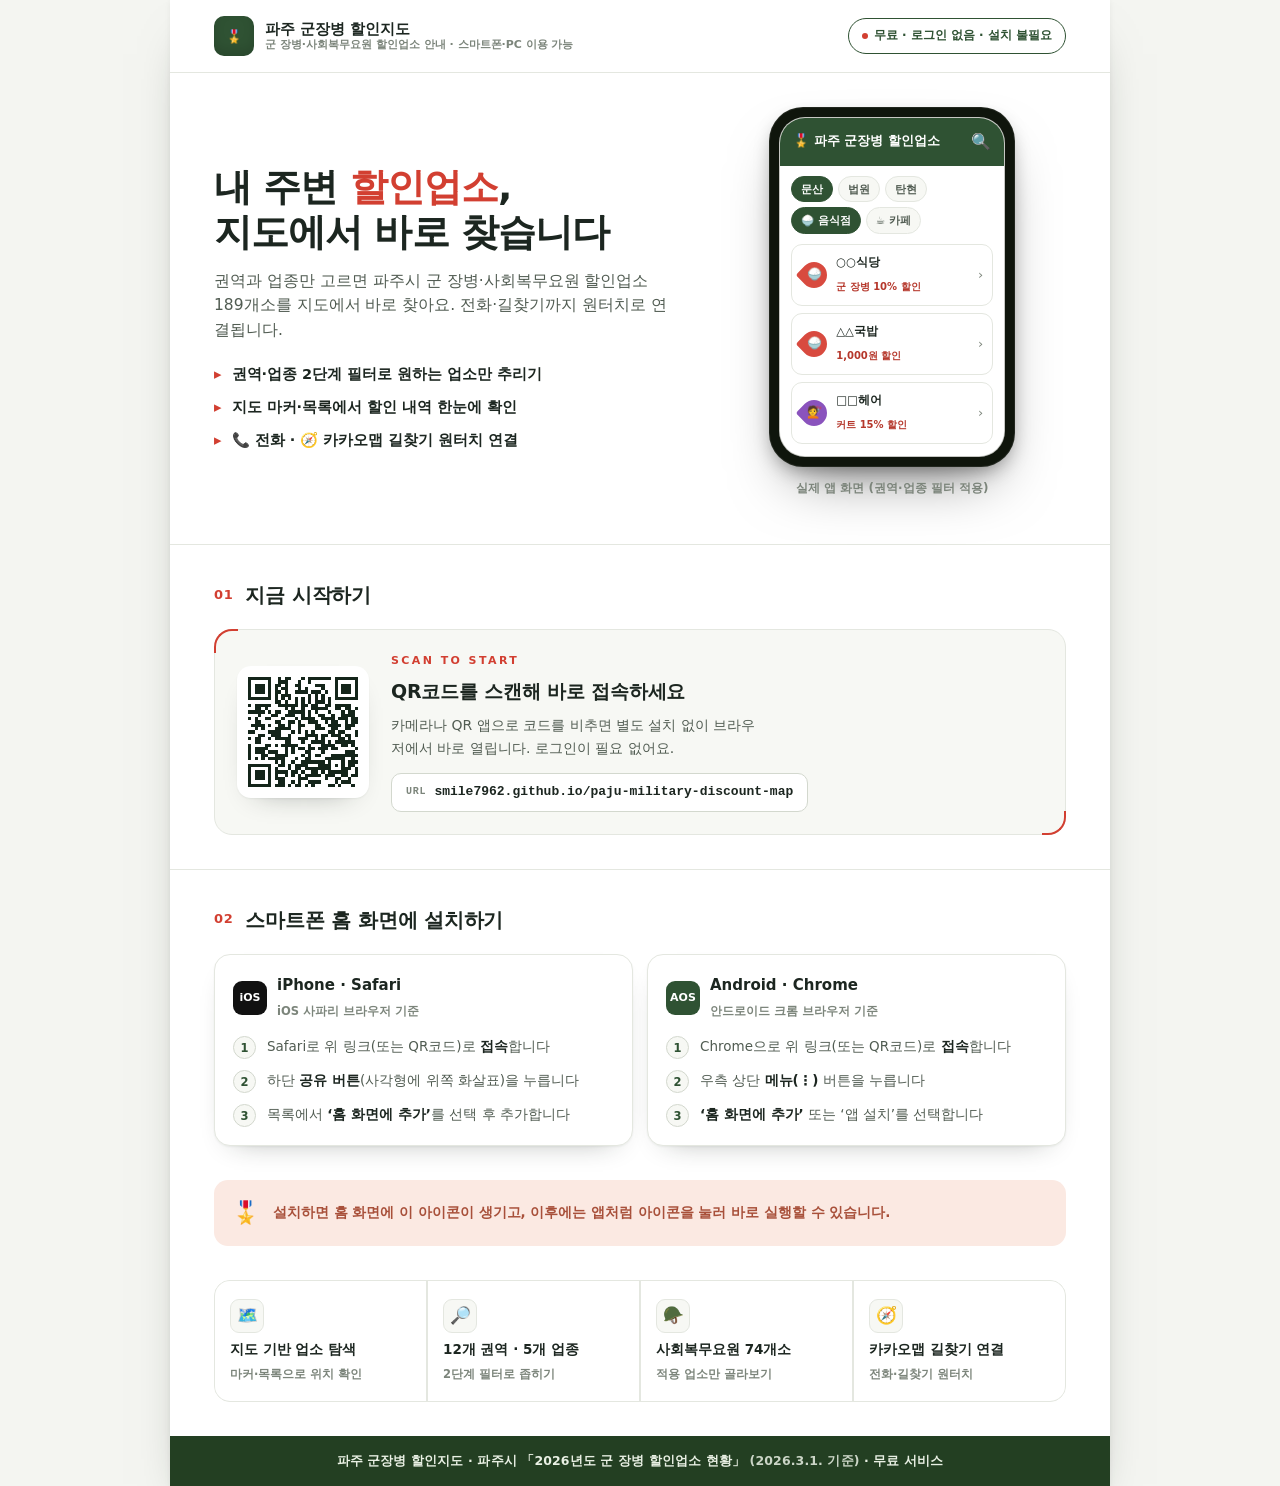
==== commit d6f0bb98: "Redesign guide infographic: onboarding poster style 파주길잡이 온보딩 포스터 레이아웃을 참고해 재구성. 로고+상태 헤더, 2단 히어로(헤드" ====
--- a/guide.html
+++ b/guide.html
@@ -3,343 +3,300 @@
 <head>
 <meta charset="utf-8">
 <meta name="viewport" content="width=device-width, initial-scale=1, viewport-fit=cover">
-<title>파주 군장병 할인업소 지도 · 사용법</title>
-<meta name="description" content="파주시 군 장병·사회복무요원 할인업소 189개소 지도 서비스 사용법 인포그래픽">
+<title>파주 군장병 할인업소 지도 · 사용 안내</title>
+<meta name="description" content="파주시 군 장병·사회복무요원 할인업소 189개소 지도 서비스 사용 안내">
 <meta name="theme-color" content="#2f5233">
 <link rel="icon" href="data:image/svg+xml,<svg xmlns='http://www.w3.org/2000/svg' viewBox='0 0 100 100'><text y='.9em' font-size='90'>🎖️</text></svg>">
 <style>
   :root{
-    --ground:#e7eae0;
-    --surface:#fbfcf8;
-    --surface-2:#f1f3ea;
-    --ink:#1b241a;
-    --ink-soft:#4c5748;
-    --ink-faint:#7a8474;
-    --field:#2f5233;
-    --field-2:#3f6b43;
-    --brass:#9d7621;
-    --brass-2:#b8892b;
-    --line:rgba(31,44,26,.14);
-    --line-strong:rgba(31,44,26,.26);
-    --shadow:0 1px 2px rgba(20,30,18,.06),0 10px 30px -18px rgba(20,30,18,.4);
-    --tape:rgba(157,118,33,.16);
-    /* app category hues */
-    --c-food:#d84a3f; --c-beauty:#8a53bd; --c-stay:#2f9067; --c-cafe:#a06a3c; --c-bath:#2f7fc9;
+    --page:#f4f5f1;
+    --card:#ffffff;
+    --sub:#f7f8f4;
+    --ink:#1c2620;
+    --ink-soft:#515c52;
+    --ink-faint:#8a938440;
+    --muted:#7c857b;
+    --green:#2f5233;
+    --green-2:#3f6b43;
+    --green-deep:#233f22;
+    --red:#d23f31;
+    --red-soft:#fbeae7;
+    --red-ink:#b5372b;
+    --line:#e4e7e0;
+    --line-2:#d3d8ce;
+    --peach-bg:#fbe9e2;
+    --peach-ink:#a8503a;
+    --shadow:0 1px 2px rgba(24,34,26,.05),0 12px 28px -20px rgba(24,34,26,.45);
+    --shadow-lg:0 2px 6px rgba(24,34,26,.06),0 26px 50px -28px rgba(24,34,26,.5);
   }
   @media (prefers-color-scheme:dark){
     :root{
-      --ground:#12160e;
-      --surface:#1b2016;
-      --surface-2:#232a1d;
-      --ink:#edf0e4;
-      --ink-soft:#b3bda9;
-      --ink-faint:#7f8a76;
-      --field:#6ea36f;
-      --field-2:#82b982;
-      --brass:#d8b45a;
-      --brass-2:#e6c774;
-      --line:rgba(220,228,205,.13);
-      --line-strong:rgba(220,228,205,.24);
-      --shadow:0 1px 2px rgba(0,0,0,.4),0 14px 34px -18px rgba(0,0,0,.7);
-      --tape:rgba(216,180,90,.14);
-      --c-food:#e2695f; --c-beauty:#a473d4; --c-stay:#48b184; --c-cafe:#c08a55; --c-bath:#4f9bde;
+      --page:#10140d;--card:#191e14;--sub:#20261a;--ink:#eef1e6;--ink-soft:#b6bfac;
+      --muted:#828c78;--green:#7bb07c;--green-2:#8ec28e;--green-deep:#c9e3c7;
+      --red:#e97264;--red-soft:#2c1c18;--red-ink:#f0958a;--line:#2b3222;--line-2:#39412d;
+      --peach-bg:#2a1c17;--peach-ink:#e9a08c;
+      --shadow:0 1px 2px rgba(0,0,0,.4),0 16px 34px -22px rgba(0,0,0,.75);
+      --shadow-lg:0 2px 8px rgba(0,0,0,.45),0 30px 60px -30px rgba(0,0,0,.85);
     }
   }
   :root[data-theme="light"]{
-    --ground:#e7eae0;--surface:#fbfcf8;--surface-2:#f1f3ea;--ink:#1b241a;--ink-soft:#4c5748;--ink-faint:#7a8474;
-    --field:#2f5233;--field-2:#3f6b43;--brass:#9d7621;--brass-2:#b8892b;--line:rgba(31,44,26,.14);--line-strong:rgba(31,44,26,.26);
-    --shadow:0 1px 2px rgba(20,30,18,.06),0 10px 30px -18px rgba(20,30,18,.4);--tape:rgba(157,118,33,.16);
-    --c-food:#d84a3f;--c-beauty:#8a53bd;--c-stay:#2f9067;--c-cafe:#a06a3c;--c-bath:#2f7fc9;
+    --page:#f4f5f1;--card:#ffffff;--sub:#f7f8f4;--ink:#1c2620;--ink-soft:#515c52;--muted:#7c857b;
+    --green:#2f5233;--green-2:#3f6b43;--green-deep:#233f22;--red:#d23f31;--red-soft:#fbeae7;--red-ink:#b5372b;
+    --line:#e4e7e0;--line-2:#d3d8ce;--peach-bg:#fbe9e2;--peach-ink:#a8503a;
+    --shadow:0 1px 2px rgba(24,34,26,.05),0 12px 28px -20px rgba(24,34,26,.45);
+    --shadow-lg:0 2px 6px rgba(24,34,26,.06),0 26px 50px -28px rgba(24,34,26,.5);
   }
   :root[data-theme="dark"]{
-    --ground:#12160e;--surface:#1b2016;--surface-2:#232a1d;--ink:#edf0e4;--ink-soft:#b3bda9;--ink-faint:#7f8a76;
-    --field:#6ea36f;--field-2:#82b982;--brass:#d8b45a;--brass-2:#e6c774;--line:rgba(220,228,205,.13);--line-strong:rgba(220,228,205,.24);
-    --shadow:0 1px 2px rgba(0,0,0,.4),0 14px 34px -18px rgba(0,0,0,.7);--tape:rgba(216,180,90,.14);
-    --c-food:#e2695f;--c-beauty:#a473d4;--c-stay:#48b184;--c-cafe:#c08a55;--c-bath:#4f9bde;
+    --page:#10140d;--card:#191e14;--sub:#20261a;--ink:#eef1e6;--ink-soft:#b6bfac;--muted:#828c78;
+    --green:#7bb07c;--green-2:#8ec28e;--green-deep:#c9e3c7;--red:#e97264;--red-soft:#2c1c18;--red-ink:#f0958a;
+    --line:#2b3222;--line-2:#39412d;--peach-bg:#2a1c17;--peach-ink:#e9a08c;
+    --shadow:0 1px 2px rgba(0,0,0,.4),0 16px 34px -22px rgba(0,0,0,.75);
+    --shadow-lg:0 2px 8px rgba(0,0,0,.45),0 30px 60px -30px rgba(0,0,0,.85);
   }
 
   *{box-sizing:border-box}
   html{-webkit-text-size-adjust:100%}
   body{
-    margin:0;
-    background:var(--ground);
-    color:var(--ink);
+    margin:0;background:var(--page);color:var(--ink);
     font-family:-apple-system,BlinkMacSystemFont,"Apple SD Gothic Neo","Pretendard","Noto Sans KR","Malgun Gothic",system-ui,sans-serif;
-    line-height:1.6;
-    -webkit-font-smoothing:antialiased;
-    text-rendering:optimizeLegibility;
-  }
-  .wrap{max-width:760px;margin:0 auto;padding:20px 16px 56px}
-  @media (min-width:720px){.wrap{padding:40px 28px 72px}}
-
-  .eyebrow{
-    font-size:11px;font-weight:800;letter-spacing:.24em;text-transform:uppercase;
-    color:var(--brass);font-variant-numeric:tabular-nums;
-  }
+    line-height:1.6;-webkit-font-smoothing:antialiased;text-rendering:optimizeLegibility;
+  }
+  .sheet{max-width:940px;margin:0 auto;background:var(--card);box-shadow:var(--shadow-lg)}
+  .pad{padding:22px 20px}
+  @media (min-width:720px){.pad{padding:34px 44px}}
   .num{font-variant-numeric:tabular-nums;font-feature-settings:"tnum" 1}
 
-  /* ---------- header ---------- */
-  .hero{
-    position:relative;overflow:hidden;
-    border-radius:20px;
-    background:
-      linear-gradient(150deg,var(--field) 0%,#26401f 100%);
-    color:#f2f5ea;
-    padding:26px 22px 24px;
-    box-shadow:var(--shadow);
-    border:1px solid rgba(255,255,255,.06);
-  }
-  @media (prefers-color-scheme:dark){.hero{background:linear-gradient(150deg,#26401f 0%,#16240f 100%)}}
-  :root[data-theme="dark"] .hero{background:linear-gradient(150deg,#26401f 0%,#16240f 100%)}
-  :root[data-theme="light"] .hero{background:linear-gradient(150deg,var(--field) 0%,#26401f 100%)}
-  .hero::before{
-    content:"";position:absolute;inset:0;pointer-events:none;opacity:.5;
-    background-image:
-      repeating-linear-gradient(0deg,transparent 0 27px,rgba(255,255,255,.05) 27px 28px),
-      repeating-linear-gradient(90deg,transparent 0 27px,rgba(255,255,255,.05) 27px 28px);
-    -webkit-mask-image:radial-gradient(120% 90% at 85% 0%,#000,transparent 70%);
-            mask-image:radial-gradient(120% 90% at 85% 0%,#000,transparent 70%);
-  }
-  .hero > *{position:relative}
-  .hero .eyebrow{color:var(--brass-2)}
-  :root[data-theme="light"] .hero .eyebrow{color:#e8cf83}
-  .hero .eyebrow{color:#e8cf83}
-  .hero-top{display:flex;align-items:center;gap:10px;margin-bottom:14px}
-  .medal{
-    width:46px;height:46px;flex:none;border-radius:12px;
-    display:grid;place-items:center;font-size:26px;line-height:1;
-    background:rgba(255,255,255,.1);border:1px solid rgba(255,255,255,.16);
-    box-shadow:inset 0 1px 0 rgba(255,255,255,.14);
-  }
-  h1{
-    margin:0;font-size:clamp(26px,7.5vw,40px);line-height:1.12;font-weight:900;
-    letter-spacing:-.02em;text-wrap:balance;
-  }
-  .hero-sub{margin:12px 0 0;max-width:44ch;color:rgba(242,245,234,.82);font-size:15px}
-  .hero-tag{
-    display:inline-flex;align-items:center;gap:6px;margin-top:16px;
-    padding:5px 11px;border-radius:999px;font-size:12px;font-weight:700;
-    background:rgba(255,255,255,.12);border:1px solid rgba(255,255,255,.2);
-  }
-
-  /* ---------- section shell ---------- */
-  section{margin-top:30px}
-  .sec-head{display:flex;align-items:baseline;gap:12px;margin:0 2px 14px}
-  .sec-head h2{margin:0;font-size:19px;font-weight:850;letter-spacing:-.01em}
-  .sec-head .rule{flex:1;height:1px;background:var(--line-strong);align-self:center}
-
-  /* ---------- stat band ---------- */
-  .stats{display:grid;grid-template-columns:repeat(2,1fr);gap:10px}
-  @media (min-width:560px){.stats{grid-template-columns:repeat(4,1fr)}}
-  .stat{
-    position:relative;background:var(--surface);border:1px solid var(--line);
-    border-radius:14px;padding:16px 14px;box-shadow:var(--shadow);
-  }
-  .stat::before{content:"";position:absolute;left:14px;top:14px;width:22px;height:3px;border-radius:2px;background:var(--brass)}
-  .stat b{display:block;font-size:34px;line-height:1;font-weight:900;letter-spacing:-.03em;margin:14px 0 4px;color:var(--field)}
-  :root[data-theme="light"] .stat b{color:var(--field)}
-  .stat span{font-size:12.5px;color:var(--ink-soft);font-weight:600}
-
-  /* ---------- steps ---------- */
-  .steps{display:flex;flex-direction:column;gap:12px}
-  .step{
-    display:grid;grid-template-columns:auto 1fr;gap:16px;align-items:start;
-    background:var(--surface);border:1px solid var(--line);border-radius:16px;
-    padding:18px 18px 18px 16px;box-shadow:var(--shadow);
-  }
-  .step-n{
-    grid-row:1 / span 2;width:44px;height:44px;flex:none;border-radius:12px;
-    display:grid;place-items:center;font-size:16px;font-weight:900;
-    color:var(--field);background:var(--surface-2);
-    border:1px dashed var(--field-2);font-variant-numeric:tabular-nums;
-  }
-  :root[data-theme="dark"] .step-n{color:var(--field-2)}
-  .step h3{margin:2px 0 4px;font-size:16.5px;font-weight:800;display:flex;align-items:center;gap:8px;flex-wrap:wrap}
-  .step p{margin:0;color:var(--ink-soft);font-size:14px}
-  .step .chiplet{
-    display:inline-block;font-size:11.5px;font-weight:700;padding:2px 9px;border-radius:999px;
-    background:var(--tape);color:var(--brass);border:1px solid var(--line);white-space:nowrap;
-  }
-  .step kbd{
-    font-family:inherit;font-weight:700;font-size:13px;padding:1px 7px;border-radius:7px;
-    background:var(--surface-2);border:1px solid var(--line-strong);color:var(--ink);
-  }
-
-  /* ---------- category legend ---------- */
-  .cats{display:grid;grid-template-columns:repeat(2,1fr);gap:10px}
-  @media (min-width:560px){.cats{grid-template-columns:repeat(3,1fr)}}
-  .cat{
-    display:flex;align-items:center;gap:11px;background:var(--surface);
-    border:1px solid var(--line);border-radius:13px;padding:12px 13px;box-shadow:var(--shadow);
-  }
-  .pin{
-    width:30px;height:30px;flex:none;border-radius:50% 50% 50% 2px;transform:rotate(45deg);
-    display:grid;place-items:center;box-shadow:0 2px 6px -1px rgba(0,0,0,.35);
-  }
-  .pin span{transform:rotate(-45deg);font-size:15px;line-height:1}
-  .cat-txt{display:flex;flex-direction:column;line-height:1.25}
-  .cat-txt b{font-size:14.5px;font-weight:800}
-  .cat-txt small{font-size:12px;color:var(--ink-faint);font-weight:600}
-
-  /* ---------- region bars ---------- */
-  .regions{background:var(--surface);border:1px solid var(--line);border-radius:16px;padding:18px 18px 8px;box-shadow:var(--shadow)}
-  .bar-row{display:grid;grid-template-columns:56px 1fr 40px;align-items:center;gap:12px;padding:5px 0}
-  .bar-row .rname{font-size:13.5px;font-weight:700}
-  .bar-track{height:12px;border-radius:7px;background:var(--surface-2);overflow:hidden;border:1px solid var(--line)}
-  .bar-fill{height:100%;border-radius:7px;background:linear-gradient(90deg,var(--field-2),var(--field));min-width:6px}
-  :root[data-theme="dark"] .bar-fill{background:linear-gradient(90deg,var(--field),var(--field-2))}
-  .bar-val{font-size:13px;font-weight:800;text-align:right;color:var(--ink-soft)}
-  .regions-note{font-size:12px;color:var(--ink-faint);margin:10px 2px 2px;padding-top:10px;border-top:1px dashed var(--line-strong)}
-
-  /* ---------- extra features ---------- */
-  .feats{display:grid;grid-template-columns:1fr;gap:10px}
-  @media (min-width:560px){.feats{grid-template-columns:1fr 1fr}}
-  .feat{
-    display:flex;gap:12px;align-items:flex-start;background:var(--surface);
-    border:1px solid var(--line);border-radius:13px;padding:13px 14px;box-shadow:var(--shadow);
-  }
-  .feat .ico{font-size:19px;line-height:1.3;flex:none;width:26px;text-align:center}
-  .feat b{display:block;font-size:14px;font-weight:800;margin-bottom:1px}
-  .feat p{margin:0;font-size:12.8px;color:var(--ink-soft)}
-  .feat code{font-family:ui-monospace,SFMono-Regular,Menlo,monospace;font-size:11.5px;background:var(--surface-2);padding:1px 5px;border-radius:5px;border:1px solid var(--line)}
-
-  /* ---------- footer ---------- */
-  footer{margin-top:34px;text-align:center;color:var(--ink-faint);font-size:12.5px;line-height:1.7}
-  footer a{color:var(--brass);text-decoration:none;font-weight:700}
-  footer a:hover,footer a:focus-visible{text-decoration:underline}
-  footer .dogtag{
-    display:inline-block;margin-bottom:12px;padding:7px 16px;border-radius:999px;
-    border:1px solid var(--line-strong);background:var(--surface);font-weight:800;color:var(--ink-soft);letter-spacing:.02em;
-  }
-
-  a.cta{
-    display:inline-flex;align-items:center;gap:8px;margin-top:6px;
-    padding:11px 20px;border-radius:12px;font-weight:800;font-size:14.5px;text-decoration:none;
-    background:var(--field);color:#f2f5ea;box-shadow:var(--shadow);border:1px solid rgba(255,255,255,.08);
-  }
-  :root[data-theme="dark"] a.cta{color:#0f150b;background:var(--field-2)}
-  a.cta:hover,a.cta:focus-visible{filter:brightness(1.05)}
-
-  :focus-visible{outline:2px solid var(--brass-2);outline-offset:2px;border-radius:4px}
+  /* ---------- top bar ---------- */
+  .topbar{display:flex;align-items:center;justify-content:space-between;gap:12px;
+    padding:14px 20px;border-bottom:1px solid var(--line)}
+  @media (min-width:720px){.topbar{padding:16px 44px}}
+  .brand{display:flex;align-items:center;gap:11px}
+  .logo{width:40px;height:40px;flex:none;border-radius:10px;background:var(--green);
+    color:#fff;display:grid;place-items:center;font-size:13px;font-weight:900;letter-spacing:.02em;line-height:1;
+    box-shadow:inset 0 -6px 12px rgba(0,0,0,.12)}
+  :root[data-theme="dark"] .logo{color:#0f150b}
+  .brand .bt{display:flex;flex-direction:column;line-height:1.25}
+  .brand .bt b{font-size:14.5px;font-weight:850}
+  .brand .bt small{font-size:11px;color:var(--muted);font-weight:600}
+  .pill{display:inline-flex;align-items:center;gap:6px;white-space:nowrap;
+    font-size:12px;font-weight:800;color:var(--green);background:transparent;
+    padding:7px 13px;border-radius:999px;border:1.5px solid var(--green);}
+  .pill .dot{width:6px;height:6px;border-radius:50%;background:var(--red)}
+
+  /* ---------- hero ---------- */
+  .hero{display:grid;grid-template-columns:1fr;gap:26px;align-items:center}
+  @media (min-width:760px){.hero{grid-template-columns:1.15fr .85fr;gap:34px}}
+  .hero h1{margin:0 0 14px;font-size:clamp(27px,5.6vw,38px);line-height:1.18;font-weight:900;
+    letter-spacing:-.025em;text-wrap:balance}
+  .hero h1 .hl{color:var(--red)}
+  .hero .lead{margin:0 0 20px;font-size:15.5px;color:var(--ink-soft);max-width:46ch}
+  .blist{list-style:none;margin:0;padding:0;display:flex;flex-direction:column;gap:10px}
+  .blist li{display:grid;grid-template-columns:auto 1fr;gap:10px;align-items:start;font-size:14.5px;font-weight:600}
+  .blist li::before{content:"▸";color:var(--red);font-weight:900;font-size:15px;line-height:1.5}
+
+  /* phone mock */
+  .phone-wrap{justify-self:center;text-align:center}
+  .phone{width:246px;max-width:78vw;border-radius:34px;background:#0f150c;padding:9px;
+    box-shadow:0 8px 20px -6px rgba(0,0,0,.4),0 30px 60px -24px rgba(0,0,0,.5);
+    border:1px solid rgba(255,255,255,.08)}
+  .screen{border-radius:26px;overflow:hidden;background:var(--sub);border:1px solid rgba(0,0,0,.2)}
+  .s-head{background:var(--green);color:#fff;padding:11px 13px;display:flex;align-items:center;justify-content:space-between}
+  .s-head b{font-size:13px;font-weight:800}
+  .s-chips{display:flex;gap:5px;flex-wrap:wrap;padding:10px 11px 4px;background:var(--card)}
+  .s-chip{font-size:10.5px;font-weight:700;padding:4px 9px;border-radius:999px;background:var(--sub);
+    border:1px solid var(--line);color:var(--ink-soft)}
+  .s-chip.on{background:var(--green);color:#fff;border-color:var(--green)}
+  :root[data-theme="dark"] .s-chip.on{color:#0f150b}
+  .s-list{padding:6px 11px 12px;background:var(--card);display:flex;flex-direction:column;gap:7px}
+  .s-item{display:flex;gap:9px;align-items:center;background:var(--card);border:1px solid var(--line);
+    border-radius:11px;padding:8px 9px;text-align:left}
+  .s-pin{width:26px;height:26px;flex:none;border-radius:50% 50% 50% 3px;transform:rotate(45deg);display:grid;place-items:center}
+  .s-pin span{transform:rotate(-45deg);font-size:12px}
+  .s-item .it{flex:1;min-width:0}
+  .s-item .it b{display:block;font-size:11.5px;font-weight:800;white-space:nowrap;overflow:hidden;text-overflow:ellipsis}
+  .s-item .it small{font-size:10px;color:var(--red-ink);font-weight:800}
+  .s-item .go{font-size:13px;color:var(--muted)}
+  .phone-cap{margin-top:12px;font-size:12px;color:var(--muted);font-weight:600}
+
+  /* ---------- section ---------- */
+  .section{border-top:1px solid var(--line)}
+  .sec-head{display:flex;align-items:center;gap:12px;margin-bottom:18px}
+  .sec-no{font-size:13px;font-weight:900;color:var(--red);letter-spacing:.05em}
+  .sec-head h2{margin:0;font-size:20px;font-weight:850;letter-spacing:-.01em}
+
+  /* start card */
+  .start{position:relative;display:grid;grid-template-columns:auto 1fr;gap:22px;align-items:center;
+    background:var(--sub);border:1px solid var(--line);border-radius:18px;padding:22px}
+  @media (max-width:560px){.start{grid-template-columns:1fr;justify-items:center;text-align:center;gap:16px}}
+  .start::before,.start::after{content:"";position:absolute;width:22px;height:22px;border:2.5px solid var(--red);}
+  .start::before{top:-1px;left:-1px;border-right:0;border-bottom:0;border-top-left-radius:18px}
+  .start::after{bottom:-1px;right:-1px;border-left:0;border-top:0;border-bottom-right-radius:18px}
+  .qr{width:132px;height:132px;flex:none;background:#fff;border-radius:14px;padding:11px;
+    box-shadow:var(--shadow);color:#14251a}
+  .qr svg{display:block;width:100%;height:100%}
+  .start .eyebrow{font-size:11px;font-weight:900;letter-spacing:.22em;color:var(--red);text-transform:uppercase}
+  .start h3{margin:6px 0 8px;font-size:19px;font-weight:850;letter-spacing:-.01em}
+  .start p{margin:0 0 14px;font-size:14px;color:var(--ink-soft);max-width:42ch}
+  .urlchip{display:inline-flex;align-items:center;gap:8px;font-family:ui-monospace,SFMono-Regular,Menlo,monospace;
+    font-size:13px;font-weight:600;color:var(--ink);background:var(--card);border:1px solid var(--line-2);
+    padding:8px 14px;border-radius:10px}
+  .urlchip .k{font-size:10px;font-weight:800;font-family:inherit;color:var(--muted);letter-spacing:.08em}
+
+  /* install two cols */
+  .install{display:grid;grid-template-columns:1fr;gap:14px}
+  @media (min-width:620px){.install{grid-template-columns:1fr 1fr}}
+  .os{background:var(--card);border:1px solid var(--line);border-radius:16px;padding:18px;box-shadow:var(--shadow)}
+  .os-head{display:flex;align-items:center;gap:10px;margin-bottom:14px}
+  .os-badge{width:34px;height:34px;flex:none;border-radius:9px;display:grid;place-items:center;
+    font-size:11px;font-weight:900;color:#fff}
+  .os-badge.ios{background:#111}
+  .os-badge.aos{background:var(--green)}
+  :root[data-theme="dark"] .os-badge.ios{background:#e9ece3;color:#111}
+  :root[data-theme="dark"] .os-badge.aos{color:#0f150b}
+  .os-head b{font-size:15px;font-weight:850;display:block}
+  .os-head small{font-size:11.5px;color:var(--muted);font-weight:600}
+  .os ol{list-style:none;margin:0;padding:0;counter-reset:s;display:flex;flex-direction:column;gap:11px}
+  .os ol li{counter-increment:s;display:grid;grid-template-columns:auto 1fr;gap:11px;align-items:start;
+    font-size:13.5px;color:var(--ink-soft)}
+  .os ol li::before{content:counter(s);width:21px;height:21px;border-radius:50%;background:var(--sub);
+    color:var(--green);font-weight:800;font-size:11.5px;display:grid;place-items:center;border:1px solid var(--line-2)}
+  .os ol li b{color:var(--ink);font-weight:800}
+
+  /* highlight strip */
+  .strip{display:flex;align-items:center;gap:14px;background:var(--peach-bg);border-radius:14px;
+    padding:15px 18px;font-size:13.5px;color:var(--peach-ink);font-weight:600}
+  .strip .si{font-size:22px;flex:none}
+  .strip b{font-weight:850}
+
+  /* bottom features */
+  .grid4{display:grid;grid-template-columns:repeat(2,1fr);gap:2px;background:var(--line);
+    border:1px solid var(--line);border-radius:16px;overflow:hidden}
+  @media (min-width:720px){.grid4{grid-template-columns:repeat(4,1fr)}}
+  .cell{background:var(--card);padding:18px 15px;display:flex;flex-direction:column;gap:7px}
+  .cell .ci{width:34px;height:34px;border-radius:9px;background:var(--sub);display:grid;place-items:center;font-size:17px;
+    border:1px solid var(--line)}
+  .cell b{font-size:13.5px;font-weight:800;line-height:1.35}
+  .cell small{font-size:11.5px;color:var(--muted);font-weight:600}
+
+  /* footer */
+  .footbar{background:var(--green-deep);color:#e9f0e4;text-align:center;padding:15px 20px;
+    font-size:12.5px;font-weight:600;letter-spacing:.01em}
+  :root[data-theme="dark"] .footbar{background:#0c1108;color:#c9d6c2}
+  .footbar .num{opacity:.85}
+
+  :focus-visible{outline:2px solid var(--red);outline-offset:2px;border-radius:4px}
   @media (prefers-reduced-motion:no-preference){
-    .step,.stat,.cat,.feat{transition:transform .18s ease}
-    .step:hover,.stat:hover,.cat:hover,.feat:hover{transform:translateY(-2px)}
+    .os,.cell,.phone{transition:transform .2s ease}
+    .os:hover,.cell:hover{transform:translateY(-2px)}
   }
 </style>
 </head>
 <body>
-<div class="wrap">
+<div class="sheet">
+
+  <!-- TOP BAR -->
+  <div class="topbar">
+    <div class="brand">
+      <div class="logo">🎖️</div>
+      <div class="bt">
+        <b>파주 군장병 할인지도</b>
+        <small>군 장병·사회복무요원 할인업소 안내 · 스마트폰·PC 이용 가능</small>
+      </div>
+    </div>
+    <span class="pill"><span class="dot"></span>무료 · 로그인 없음 · 설치 불필요</span>
+  </div>
 
   <!-- HERO -->
-  <header class="hero">
-    <div class="hero-top">
-      <div class="medal">🎖️</div>
-      <div class="eyebrow">PAJU · MILITARY DISCOUNT MAP · 사용 안내</div>
-    </div>
-    <h1>파주 군장병 할인업소<br>지도, 이렇게 씁니다</h1>
-    <p class="hero-sub">권역과 업종만 고르면, 내 주변 군 장병·사회복무요원 할인업소를 지도에서 바로 찾을 수 있어요. 앱 설치도 로그인도 필요 없습니다.</p>
-    <span class="hero-tag">🪖 군 장병 &amp; 사회복무요원 전용 혜택</span>
-  </header>
-
-  <!-- STATS -->
-  <section aria-labelledby="s-stats">
-    <div class="sec-head"><h2 id="s-stats">한눈에 보기</h2><span class="rule"></span></div>
-    <div class="stats">
-      <div class="stat"><b class="num">189</b><span>등록 할인업소</span></div>
-      <div class="stat"><b class="num">12</b><span>선택 가능 권역</span></div>
-      <div class="stat"><b class="num">5</b><span>업종 카테고리</span></div>
-      <div class="stat"><b class="num">74</b><span>사회복무요원 적용</span></div>
-    </div>
-  </section>
-
-  <!-- STEPS -->
-  <section aria-labelledby="s-how">
-    <div class="sec-head"><h2 id="s-how">사용법 4단계</h2><span class="rule"></span></div>
-    <div class="steps">
-
-      <article class="step">
-        <div class="step-n num">01</div>
-        <h3>권역 고르기 <span class="chiplet">1단계 필터</span></h3>
-        <p>상단 첫 줄 칩에서 내 지역을 선택합니다. 금촌·운정·문산·법원·탄현·적성 등 <b>12개 권역</b> 중 하나를 누르면 그 지역 업소만 남습니다.</p>
-      </article>
-
-      <article class="step">
-        <div class="step-n num">02</div>
-        <h3>업종 고르기 <span class="chiplet">2단계 필터</span></h3>
-        <p>둘째 줄 칩에서 <b>음식점·카페·미용·목욕·숙박</b> 중 원하는 업종을 선택해 결과를 좁힙니다. 권역과 업종은 함께 적용돼요.</p>
-      </article>
-
-      <article class="step">
-        <div class="step-n num">03</div>
-        <h3>지도·목록에서 찾기</h3>
-        <p>지도의 <b>마커</b>나 하단 <b>업소 목록</b>에서 확인합니다. 마커가 몰린 곳은 숫자로 묶여 표시되고(클러스터), 탭하면 펼쳐집니다. 모바일은 아래에서 목록이 올라오는 <b>바텀시트</b>예요.</p>
-      </article>
-
-      <article class="step">
-        <div class="step-n num">04</div>
-        <h3>상세 확인 &amp; 바로 이용</h3>
-        <p>업소를 누르면 <b>할인 내역</b>이 뜹니다. <kbd>📞 전화</kbd> 로 바로 걸고, <kbd>🧭 길찾기</kbd> 로 카카오맵 안내를 열어 방문하세요.</p>
-      </article>
-
-    </div>
-  </section>
-
-  <!-- CATEGORY LEGEND -->
-  <section aria-labelledby="s-cat">
-    <div class="sec-head"><h2 id="s-cat">업종 &amp; 마커 색</h2><span class="rule"></span></div>
-    <div class="cats">
-      <div class="cat"><div class="pin" style="background:var(--c-food)"><span>🍚</span></div><div class="cat-txt"><b>음식점</b><small class="num">141개소</small></div></div>
-      <div class="cat"><div class="pin" style="background:var(--c-beauty)"><span>💇</span></div><div class="cat-txt"><b>미용</b><small class="num">24개소</small></div></div>
-      <div class="cat"><div class="pin" style="background:var(--c-stay)"><span>🛏️</span></div><div class="cat-txt"><b>숙박</b><small class="num">15개소</small></div></div>
-      <div class="cat"><div class="pin" style="background:var(--c-cafe)"><span>☕</span></div><div class="cat-txt"><b>카페·간식</b><small class="num">5개소</small></div></div>
-      <div class="cat"><div class="pin" style="background:var(--c-bath)"><span>🛁</span></div><div class="cat-txt"><b>목욕</b><small class="num">5개소</small></div></div>
-      <div class="cat"><div class="pin" style="background:var(--field)"><span>🎖️</span></div><div class="cat-txt"><b>전체 보기</b><small>필터 해제</small></div></div>
-    </div>
-  </section>
-
-  <!-- REGION DISTRIBUTION -->
-  <section aria-labelledby="s-reg">
-    <div class="sec-head"><h2 id="s-reg">권역별 업소 분포</h2><span class="rule"></span></div>
-    <div class="regions" id="regions"></div>
-  </section>
-
-  <!-- EXTRA FEATURES -->
-  <section aria-labelledby="s-feat">
-    <div class="sec-head"><h2 id="s-feat">알아두면 편한 기능</h2><span class="rule"></span></div>
-    <div class="feats">
-      <div class="feat"><span class="ico">🔍</span><div><b>업소명 검색</b><p>헤더 돋보기를 눌러 상호로 바로 검색.</p></div></div>
-      <div class="feat"><span class="ico">📍</span><div><b>현재 위치</b><p>내 위치로 지도를 이동해 가까운 곳부터.</p></div></div>
-      <div class="feat"><span class="ico">🪖</span><div><b>사회복무요원 필터</b><p>적용되는 74개소만 골라서 볼 수 있어요.</p></div></div>
-      <div class="feat"><span class="ico">🔗</span><div><b>필터 공유</b><p>고른 상태가 주소에 담겨요 <code>#r=문산&amp;c=food</code></p></div></div>
-    </div>
-  </section>
+  <div class="pad">
+    <div class="hero">
+      <div>
+        <h1>내 주변 <span class="hl">할인업소</span>,<br>지도에서 바로 찾습니다</h1>
+        <p class="lead">권역과 업종만 고르면 파주시 군 장병·사회복무요원 할인업소 189개소를 지도에서 바로 찾아요. 전화·길찾기까지 원터치로 연결됩니다.</p>
+        <ul class="blist">
+          <li><span>권역·업종 <b>2단계 필터</b>로 원하는 업소만 추리기</span></li>
+          <li><span>지도 마커·목록에서 <b>할인 내역</b> 한눈에 확인</span></li>
+          <li><span>📞 전화 · 🧭 카카오맵 길찾기 <b>원터치 연결</b></span></li>
+        </ul>
+      </div>
+
+      <div class="phone-wrap">
+        <div class="phone">
+          <div class="screen">
+            <div class="s-head"><b>🎖️ 파주 군장병 할인업소</b><span>🔍</span></div>
+            <div class="s-chips">
+              <span class="s-chip on">문산</span>
+              <span class="s-chip">법원</span>
+              <span class="s-chip">탄현</span>
+              <span class="s-chip on">🍚 음식점</span>
+              <span class="s-chip">☕ 카페</span>
+            </div>
+            <div class="s-list">
+              <div class="s-item"><div class="s-pin" style="background:#d84a3f"><span>🍚</span></div><div class="it"><b>○○식당</b><small>군 장병 10% 할인</small></div><span class="go">›</span></div>
+              <div class="s-item"><div class="s-pin" style="background:#d84a3f"><span>🍚</span></div><div class="it"><b>△△국밥</b><small>1,000원 할인</small></div><span class="go">›</span></div>
+              <div class="s-item"><div class="s-pin" style="background:#8a53bd"><span>💇</span></div><div class="it"><b>□□헤어</b><small>커트 15% 할인</small></div><span class="go">›</span></div>
+            </div>
+          </div>
+        </div>
+        <p class="phone-cap">실제 앱 화면 (권역·업종 필터 적용)</p>
+      </div>
+    </div>
+  </div>
+
+  <!-- 01 START -->
+  <div class="section pad">
+    <div class="sec-head"><span class="sec-no num">01</span><h2>지금 시작하기</h2></div>
+    <div class="start">
+      <div class="qr"><svg xmlns="http://www.w3.org/2000/svg" viewBox="0 0 33 33" shape-rendering="crispEdges"><path d="M0 0h1v1h-1zM1 0h1v1h-1zM2 0h1v1h-1zM3 0h1v1h-1zM4 0h1v1h-1zM5 0h1v1h-1zM6 0h1v1h-1zM9 0h1v1h-1zM11 0h1v1h-1zM12 0h1v1h-1zM16 0h1v1h-1zM18 0h1v1h-1zM19 0h1v1h-1zM20 0h1v1h-1zM21 0h1v1h-1zM22 0h1v1h-1zM23 0h1v1h-1zM24 0h1v1h-1zM26 0h1v1h-1zM27 0h1v1h-1zM28 0h1v1h-1zM29 0h1v1h-1zM30 0h1v1h-1zM31 0h1v1h-1zM32 0h1v1h-1zM0 1h1v1h-1zM6 1h1v1h-1zM9 1h1v1h-1zM10 1h1v1h-1zM11 1h1v1h-1zM15 1h1v1h-1zM18 1h1v1h-1zM26 1h1v1h-1zM32 1h1v1h-1zM0 2h1v1h-1zM2 2h1v1h-1zM3 2h1v1h-1zM4 2h1v1h-1zM6 2h1v1h-1zM8 2h1v1h-1zM9 2h1v1h-1zM11 2h1v1h-1zM14 2h1v1h-1zM15 2h1v1h-1zM20 2h1v1h-1zM21 2h1v1h-1zM22 2h1v1h-1zM26 2h1v1h-1zM28 2h1v1h-1zM29 2h1v1h-1zM30 2h1v1h-1zM32 2h1v1h-1zM0 3h1v1h-1zM2 3h1v1h-1zM3 3h1v1h-1zM4 3h1v1h-1zM6 3h1v1h-1zM8 3h1v1h-1zM10 3h1v1h-1zM11 3h1v1h-1zM15 3h1v1h-1zM17 3h1v1h-1zM22 3h1v1h-1zM26 3h1v1h-1zM28 3h1v1h-1zM29 3h1v1h-1zM30 3h1v1h-1zM32 3h1v1h-1zM0 4h1v1h-1zM2 4h1v1h-1zM3 4h1v1h-1zM4 4h1v1h-1zM6 4h1v1h-1zM8 4h1v1h-1zM9 4h1v1h-1zM11 4h1v1h-1zM14 4h1v1h-1zM15 4h1v1h-1zM16 4h1v1h-1zM17 4h1v1h-1zM19 4h1v1h-1zM20 4h1v1h-1zM21 4h1v1h-1zM23 4h1v1h-1zM26 4h1v1h-1zM28 4h1v1h-1zM29 4h1v1h-1zM30 4h1v1h-1zM32 4h1v1h-1zM0 5h1v1h-1zM6 5h1v1h-1zM8 5h1v1h-1zM10 5h1v1h-1zM11 5h1v1h-1zM12 5h1v1h-1zM18 5h1v1h-1zM20 5h1v1h-1zM22 5h1v1h-1zM26 5h1v1h-1zM32 5h1v1h-1zM0 6h1v1h-1zM1 6h1v1h-1zM2 6h1v1h-1zM3 6h1v1h-1zM4 6h1v1h-1zM5 6h1v1h-1zM6 6h1v1h-1zM8 6h1v1h-1zM10 6h1v1h-1zM12 6h1v1h-1zM14 6h1v1h-1zM16 6h1v1h-1zM18 6h1v1h-1zM20 6h1v1h-1zM22 6h1v1h-1zM24 6h1v1h-1zM26 6h1v1h-1zM27 6h1v1h-1zM28 6h1v1h-1zM29 6h1v1h-1zM30 6h1v1h-1zM31 6h1v1h-1zM32 6h1v1h-1zM8 7h1v1h-1zM9 7h1v1h-1zM11 7h1v1h-1zM14 7h1v1h-1zM16 7h1v1h-1zM18 7h1v1h-1zM20 7h1v1h-1zM21 7h1v1h-1zM22 7h1v1h-1zM24 7h1v1h-1zM0 8h1v1h-1zM2 8h1v1h-1zM3 8h1v1h-1zM4 8h1v1h-1zM5 8h1v1h-1zM6 8h1v1h-1zM9 8h1v1h-1zM10 8h1v1h-1zM11 8h1v1h-1zM12 8h1v1h-1zM13 8h1v1h-1zM14 8h1v1h-1zM16 8h1v1h-1zM17 8h1v1h-1zM19 8h1v1h-1zM20 8h1v1h-1zM23 8h1v1h-1zM24 8h1v1h-1zM26 8h1v1h-1zM27 8h1v1h-1zM28 8h1v1h-1zM29 8h1v1h-1zM30 8h1v1h-1zM2 9h1v1h-1zM3 9h1v1h-1zM5 9h1v1h-1zM11 9h1v1h-1zM13 9h1v1h-1zM16 9h1v1h-1zM19 9h1v1h-1zM20 9h1v1h-1zM21 9h1v1h-1zM22 9h1v1h-1zM23 9h1v1h-1zM26 9h1v1h-1zM27 9h1v1h-1zM29 9h1v1h-1zM30 9h1v1h-1zM32 9h1v1h-1zM0 10h1v1h-1zM1 10h1v1h-1zM2 10h1v1h-1zM3 10h1v1h-1zM4 10h1v1h-1zM6 10h1v1h-1zM8 10h1v1h-1zM9 10h1v1h-1zM12 10h1v1h-1zM13 10h1v1h-1zM14 10h1v1h-1zM15 10h1v1h-1zM16 10h1v1h-1zM18 10h1v1h-1zM20 10h1v1h-1zM24 10h1v1h-1zM28 10h1v1h-1zM30 10h1v1h-1zM31 10h1v1h-1zM3 11h1v1h-1zM7 11h1v1h-1zM8 11h1v1h-1zM11 11h1v1h-1zM12 11h1v1h-1zM13 11h1v1h-1zM16 11h1v1h-1zM18 11h1v1h-1zM21 11h1v1h-1zM22 11h1v1h-1zM25 11h1v1h-1zM28 11h1v1h-1zM29 11h1v1h-1zM30 11h1v1h-1zM31 11h1v1h-1zM0 12h1v1h-1zM2 12h1v1h-1zM5 12h1v1h-1zM6 12h1v1h-1zM10 12h1v1h-1zM14 12h1v1h-1zM16 12h1v1h-1zM17 12h1v1h-1zM18 12h1v1h-1zM19 12h1v1h-1zM22 12h1v1h-1zM23 12h1v1h-1zM24 12h1v1h-1zM25 12h1v1h-1zM27 12h1v1h-1zM28 12h1v1h-1zM29 12h1v1h-1zM31 12h1v1h-1zM32 12h1v1h-1zM2 13h1v1h-1zM3 13h1v1h-1zM8 13h1v1h-1zM9 13h1v1h-1zM12 13h1v1h-1zM13 13h1v1h-1zM15 13h1v1h-1zM18 13h1v1h-1zM19 13h1v1h-1zM20 13h1v1h-1zM23 13h1v1h-1zM25 13h1v1h-1zM26 13h1v1h-1zM29 13h1v1h-1zM31 13h1v1h-1zM32 13h1v1h-1zM1 14h1v1h-1zM2 14h1v1h-1zM3 14h1v1h-1zM4 14h1v1h-1zM6 14h1v1h-1zM9 14h1v1h-1zM10 14h1v1h-1zM12 14h1v1h-1zM15 14h1v1h-1zM16 14h1v1h-1zM20 14h1v1h-1zM21 14h1v1h-1zM24 14h1v1h-1zM25 14h1v1h-1zM26 14h1v1h-1zM27 14h1v1h-1zM29 14h1v1h-1zM30 14h1v1h-1zM31 14h1v1h-1zM2 15h1v1h-1zM4 15h1v1h-1zM8 15h1v1h-1zM9 15h1v1h-1zM10 15h1v1h-1zM11 15h1v1h-1zM12 15h1v1h-1zM15 15h1v1h-1zM20 15h1v1h-1zM21 15h1v1h-1zM22 15h1v1h-1zM25 15h1v1h-1zM26 15h1v1h-1zM29 15h1v1h-1zM30 15h1v1h-1zM0 16h1v1h-1zM1 16h1v1h-1zM6 16h1v1h-1zM7 16h1v1h-1zM8 16h1v1h-1zM9 16h1v1h-1zM13 16h1v1h-1zM15 16h1v1h-1zM17 16h1v1h-1zM19 16h1v1h-1zM24 16h1v1h-1zM25 16h1v1h-1zM27 16h1v1h-1zM28 16h1v1h-1zM32 16h1v1h-1zM3 17h1v1h-1zM4 17h1v1h-1zM7 17h1v1h-1zM8 17h1v1h-1zM9 17h1v1h-1zM12 17h1v1h-1zM17 17h1v1h-1zM18 17h1v1h-1zM19 17h1v1h-1zM20 17h1v1h-1zM22 17h1v1h-1zM23 17h1v1h-1zM25 17h1v1h-1zM26 17h1v1h-1zM27 17h1v1h-1zM29 17h1v1h-1zM30 17h1v1h-1zM32 17h1v1h-1zM0 18h1v1h-1zM2 18h1v1h-1zM3 18h1v1h-1zM6 18h1v1h-1zM8 18h1v1h-1zM9 18h1v1h-1zM10 18h1v1h-1zM11 18h1v1h-1zM12 18h1v1h-1zM15 18h1v1h-1zM16 18h1v1h-1zM17 18h1v1h-1zM20 18h1v1h-1zM22 18h1v1h-1zM27 18h1v1h-1zM28 18h1v1h-1zM30 18h1v1h-1zM2 19h1v1h-1zM3 19h1v1h-1zM11 19h1v1h-1zM12 19h1v1h-1zM16 19h1v1h-1zM19 19h1v1h-1zM20 19h1v1h-1zM21 19h1v1h-1zM22 19h1v1h-1zM24 19h1v1h-1zM26 19h1v1h-1zM27 19h1v1h-1zM28 19h1v1h-1zM29 19h1v1h-1zM30 19h1v1h-1zM31 19h1v1h-1zM0 20h1v1h-1zM5 20h1v1h-1zM6 20h1v1h-1zM8 20h1v1h-1zM10 20h1v1h-1zM11 20h1v1h-1zM12 20h1v1h-1zM13 20h1v1h-1zM14 20h1v1h-1zM18 20h1v1h-1zM22 20h1v1h-1zM23 20h1v1h-1zM24 20h1v1h-1zM25 20h1v1h-1zM28 20h1v1h-1zM29 20h1v1h-1zM31 20h1v1h-1zM0 21h1v1h-1zM2 21h1v1h-1zM3 21h1v1h-1zM4 21h1v1h-1zM5 21h1v1h-1zM11 21h1v1h-1zM13 21h1v1h-1zM15 21h1v1h-1zM16 21h1v1h-1zM18 21h1v1h-1zM19 21h1v1h-1zM21 21h1v1h-1zM22 21h1v1h-1zM23 21h1v1h-1zM25 21h1v1h-1zM26 21h1v1h-1zM32 21h1v1h-1zM0 22h1v1h-1zM2 22h1v1h-1zM3 22h1v1h-1zM4 22h1v1h-1zM6 22h1v1h-1zM7 22h1v1h-1zM8 22h1v1h-1zM11 22h1v1h-1zM13 22h1v1h-1zM17 22h1v1h-1zM18 22h1v1h-1zM22 22h1v1h-1zM29 22h1v1h-1zM30 22h1v1h-1zM31 22h1v1h-1zM0 23h1v1h-1zM4 23h1v1h-1zM5 23h1v1h-1zM8 23h1v1h-1zM9 23h1v1h-1zM10 23h1v1h-1zM11 23h1v1h-1zM16 23h1v1h-1zM18 23h1v1h-1zM20 23h1v1h-1zM21 23h1v1h-1zM25 23h1v1h-1zM26 23h1v1h-1zM27 23h1v1h-1zM28 23h1v1h-1zM29 23h1v1h-1zM30 23h1v1h-1zM31 23h1v1h-1zM32 23h1v1h-1zM0 24h1v1h-1zM2 24h1v1h-1zM4 24h1v1h-1zM6 24h1v1h-1zM7 24h1v1h-1zM8 24h1v1h-1zM9 24h1v1h-1zM10 24h1v1h-1zM14 24h1v1h-1zM17 24h1v1h-1zM18 24h1v1h-1zM23 24h1v1h-1zM24 24h1v1h-1zM25 24h1v1h-1zM26 24h1v1h-1zM27 24h1v1h-1zM28 24h1v1h-1zM31 24h1v1h-1zM8 25h1v1h-1zM10 25h1v1h-1zM13 25h1v1h-1zM16 25h1v1h-1zM17 25h1v1h-1zM18 25h1v1h-1zM19 25h1v1h-1zM20 25h1v1h-1zM21 25h1v1h-1zM22 25h1v1h-1zM24 25h1v1h-1zM28 25h1v1h-1zM30 25h1v1h-1zM31 25h1v1h-1zM32 25h1v1h-1zM0 26h1v1h-1zM1 26h1v1h-1zM2 26h1v1h-1zM3 26h1v1h-1zM4 26h1v1h-1zM5 26h1v1h-1zM6 26h1v1h-1zM9 26h1v1h-1zM10 26h1v1h-1zM12 26h1v1h-1zM14 26h1v1h-1zM15 26h1v1h-1zM16 26h1v1h-1zM17 26h1v1h-1zM21 26h1v1h-1zM22 26h1v1h-1zM23 26h1v1h-1zM24 26h1v1h-1zM26 26h1v1h-1zM28 26h1v1h-1zM30 26h1v1h-1zM31 26h1v1h-1zM0 27h1v1h-1zM6 27h1v1h-1zM8 27h1v1h-1zM12 27h1v1h-1zM14 27h1v1h-1zM15 27h1v1h-1zM17 27h1v1h-1zM18 27h1v1h-1zM19 27h1v1h-1zM20 27h1v1h-1zM21 27h1v1h-1zM22 27h1v1h-1zM23 27h1v1h-1zM24 27h1v1h-1zM28 27h1v1h-1zM29 27h1v1h-1zM30 27h1v1h-1zM32 27h1v1h-1zM0 28h1v1h-1zM2 28h1v1h-1zM3 28h1v1h-1zM4 28h1v1h-1zM6 28h1v1h-1zM8 28h1v1h-1zM9 28h1v1h-1zM10 28h1v1h-1zM11 28h1v1h-1zM13 28h1v1h-1zM14 28h1v1h-1zM16 28h1v1h-1zM19 28h1v1h-1zM20 28h1v1h-1zM22 28h1v1h-1zM24 28h1v1h-1zM25 28h1v1h-1zM26 28h1v1h-1zM27 28h1v1h-1zM28 28h1v1h-1zM29 28h1v1h-1zM32 28h1v1h-1zM0 29h1v1h-1zM2 29h1v1h-1zM3 29h1v1h-1zM4 29h1v1h-1zM6 29h1v1h-1zM8 29h1v1h-1zM11 29h1v1h-1zM13 29h1v1h-1zM15 29h1v1h-1zM17 29h1v1h-1zM18 29h1v1h-1zM19 29h1v1h-1zM20 29h1v1h-1zM21 29h1v1h-1zM23 29h1v1h-1zM24 29h1v1h-1zM25 29h1v1h-1zM28 29h1v1h-1zM29 29h1v1h-1zM31 29h1v1h-1zM32 29h1v1h-1zM0 30h1v1h-1zM2 30h1v1h-1zM3 30h1v1h-1zM4 30h1v1h-1zM6 30h1v1h-1zM8 30h1v1h-1zM9 30h1v1h-1zM10 30h1v1h-1zM15 30h1v1h-1zM16 30h1v1h-1zM17 30h1v1h-1zM23 30h1v1h-1zM26 30h1v1h-1zM27 30h1v1h-1zM30 30h1v1h-1zM0 31h1v1h-1zM6 31h1v1h-1zM9 31h1v1h-1zM10 31h1v1h-1zM13 31h1v1h-1zM15 31h1v1h-1zM18 31h1v1h-1zM19 31h1v1h-1zM20 31h1v1h-1zM21 31h1v1h-1zM26 31h1v1h-1zM28 31h1v1h-1zM29 31h1v1h-1zM30 31h1v1h-1zM0 32h1v1h-1zM1 32h1v1h-1zM2 32h1v1h-1zM3 32h1v1h-1zM4 32h1v1h-1zM5 32h1v1h-1zM6 32h1v1h-1zM8 32h1v1h-1zM9 32h1v1h-1zM10 32h1v1h-1zM12 32h1v1h-1zM14 32h1v1h-1zM15 32h1v1h-1zM17 32h1v1h-1zM19 32h1v1h-1zM24 32h1v1h-1zM25 32h1v1h-1zM27 32h1v1h-1zM31 32h1v1h-1z" fill="currentColor"/></svg></div>
+      <div>
+        <div class="eyebrow">SCAN TO START</div>
+        <h3>QR코드를 스캔해 바로 접속하세요</h3>
+        <p>카메라나 QR 앱으로 코드를 비추면 별도 설치 없이 브라우저에서 바로 열립니다. 로그인이 필요 없어요.</p>
+        <span class="urlchip"><span class="k">URL</span>smile7962.github.io/paju-military-discount-map</span>
+      </div>
+    </div>
+  </div>
+
+  <!-- 02 INSTALL -->
+  <div class="section pad">
+    <div class="sec-head"><span class="sec-no num">02</span><h2>스마트폰 홈 화면에 설치하기</h2></div>
+    <div class="install">
+      <div class="os">
+        <div class="os-head"><span class="os-badge ios">iOS</span><span><b>iPhone · Safari</b><small>iOS 사파리 브라우저 기준</small></span></div>
+        <ol>
+          <li><span>Safari로 위 링크(또는 QR코드)로 <b>접속</b>합니다</span></li>
+          <li><span>하단 <b>공유 버튼</b>(사각형에 위쪽 화살표)을 누릅니다</span></li>
+          <li><span>목록에서 <b>‘홈 화면에 추가’</b>를 선택 후 추가합니다</span></li>
+        </ol>
+      </div>
+      <div class="os">
+        <div class="os-head"><span class="os-badge aos">AOS</span><span><b>Android · Chrome</b><small>안드로이드 크롬 브라우저 기준</small></span></div>
+        <ol>
+          <li><span>Chrome으로 위 링크(또는 QR코드)로 <b>접속</b>합니다</span></li>
+          <li><span>우측 상단 <b>메뉴(⋮)</b> 버튼을 누릅니다</span></li>
+          <li><span><b>‘홈 화면에 추가’</b> 또는 ‘앱 설치’를 선택합니다</span></li>
+        </ol>
+      </div>
+    </div>
+  </div>
+
+  <!-- STRIP -->
+  <div class="pad" style="padding-top:0">
+    <div class="strip"><span class="si">🎖️</span><span>설치하면 홈 화면에 <b>이 아이콘</b>이 생기고, 이후에는 앱처럼 아이콘을 눌러 바로 실행할 수 있습니다.</span></div>
+  </div>
+
+  <!-- BOTTOM FEATURES -->
+  <div class="pad" style="padding-top:0">
+    <div class="grid4">
+      <div class="cell"><span class="ci">🗺️</span><b>지도 기반 업소 탐색</b><small>마커·목록으로 위치 확인</small></div>
+      <div class="cell"><span class="ci">🔎</span><b>12개 권역 · 5개 업종</b><small>2단계 필터로 좁히기</small></div>
+      <div class="cell"><span class="ci">🪖</span><b>사회복무요원 74개소</b><small>적용 업소만 골라보기</small></div>
+      <div class="cell"><span class="ci">🧭</span><b>카카오맵 길찾기 연결</b><small>전화·길찾기 원터치</small></div>
+    </div>
+  </div>
 
   <!-- FOOTER -->
-  <footer>
-    <span class="dogtag">서버 없이 동작하는 정적 웹앱 · 브이월드 지도</span><br>
-    <a class="cta" href="https://smile7962.github.io/paju-military-discount-map/">🗺️ 지도 열어보기 →</a>
-    <p style="margin:16px 0 0">데이터 출처 · 파주시 「2026년도 군 장병 할인업소 현황」 (2026.3.1. 기준)</p>
-  </footer>
+  <div class="footbar">파주 군장병 할인지도 · 파주시 「2026년도 군 장병 할인업소 현황」 <span class="num">(2026.3.1. 기준)</span> · 무료 서비스</div>
 
 </div>
-
-<script>
-  // 권역 분포 (data/stores.json 기준)
-  var REGIONS=[
-    ["문산",38],["법원",37],["탄현",26],["적성",23],["금촌",21],["운정",11],
-    ["파주",10],["광탄",9],["파평",7],["교하",4],["조리",2],["월롱",1]
-  ];
-  var max=REGIONS[0][1];
-  var html=REGIONS.map(function(r){
-    var pct=Math.round(r[1]/max*100);
-    return '<div class="bar-row">'+
-      '<span class="rname">'+r[0]+'</span>'+
-      '<div class="bar-track"><div class="bar-fill" style="width:'+pct+'%"></div></div>'+
-      '<span class="bar-val num">'+r[1]+'</span>'+
-    '</div>';
-  }).join('');
-  html+='<p class="regions-note">권역 칩을 누르면 해당 지역 업소만 지도·목록에 남습니다. 합계 189개소.</p>';
-  document.getElementById('regions').innerHTML=html;
-</script>
 </body>
 </html>
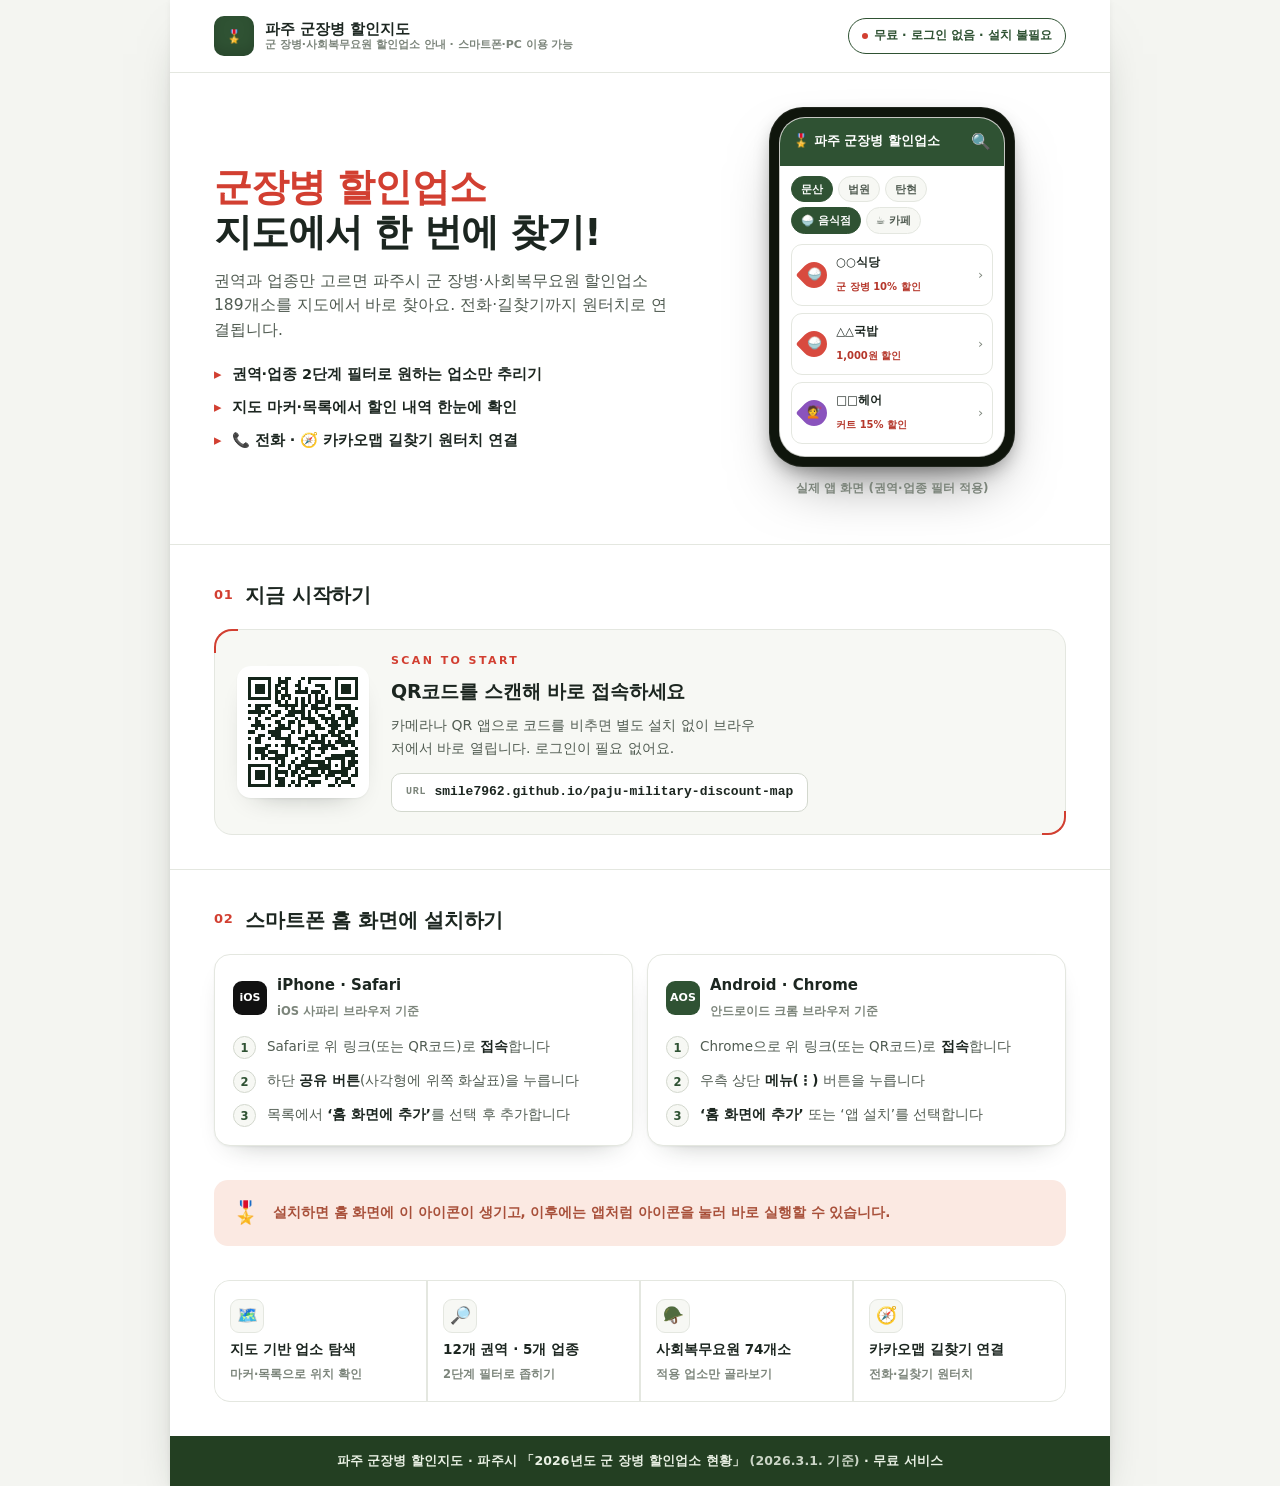
==== commit 9c0755e4: "Update hero headline copy '군장병 할인업소 / 지도에서 한 번에 찾기!'로 헤드라인 문구 변경.  Co-Authored-By: Claude Opus 4.8 <" ====
--- a/guide.html
+++ b/guide.html
@@ -210,7 +210,7 @@
   <div class="pad">
     <div class="hero">
       <div>
-        <h1>내 주변 <span class="hl">할인업소</span>,<br>지도에서 바로 찾습니다</h1>
+        <h1><span class="hl">군장병 할인업소</span><br>지도에서 한 번에 찾기!</h1>
         <p class="lead">권역과 업종만 고르면 파주시 군 장병·사회복무요원 할인업소 189개소를 지도에서 바로 찾아요. 전화·길찾기까지 원터치로 연결됩니다.</p>
         <ul class="blist">
           <li><span>권역·업종 <b>2단계 필터</b>로 원하는 업소만 추리기</span></li>
